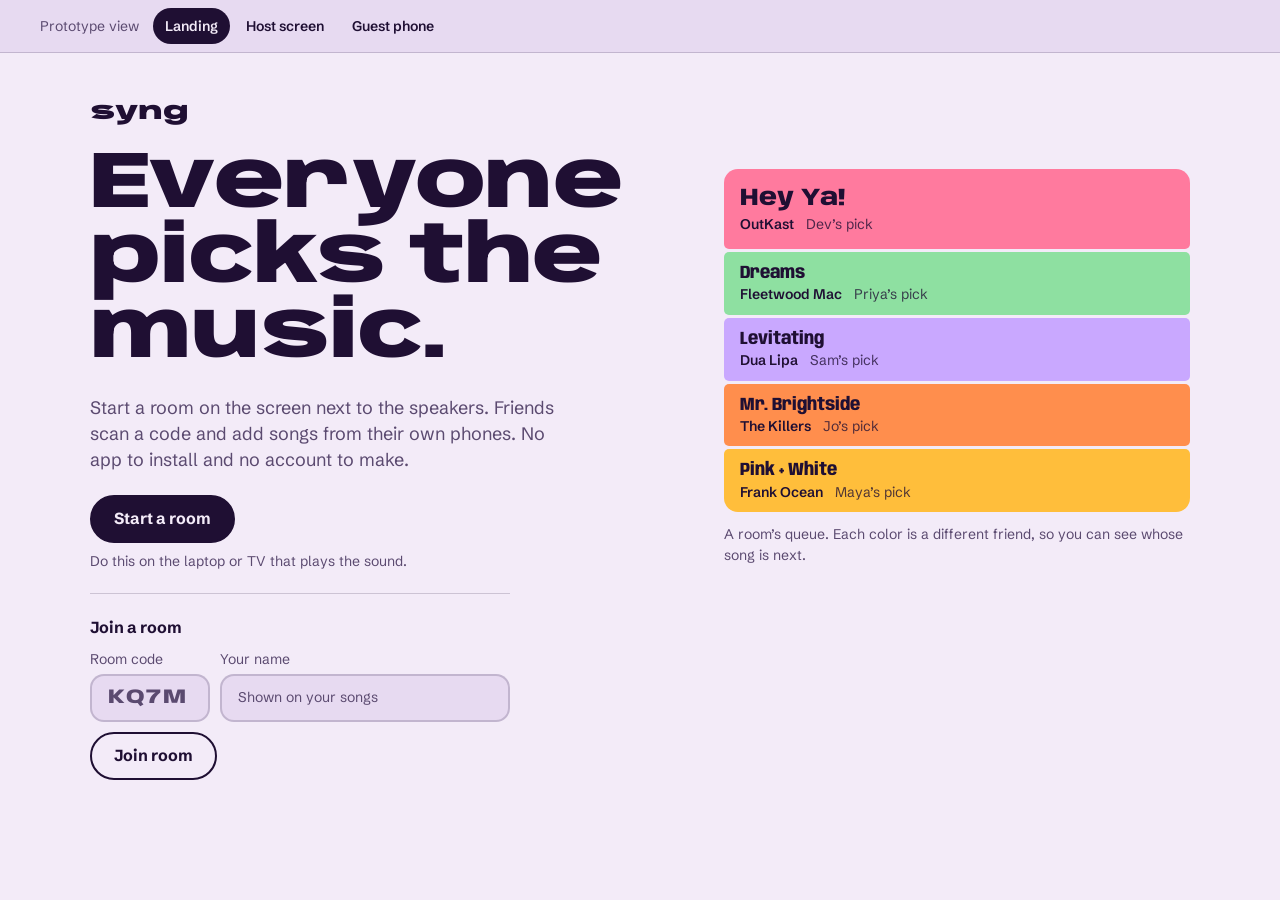
==== web/index.html @ f1a19b08 "Add UI prototype: landing, host and guest screens Static prototype on mock data with no backend or p" ====
<!doctype html>
<html lang="en">
<head>
<meta charset="utf-8">
<meta name="viewport" content="width=device-width, initial-scale=1, viewport-fit=cover">
<title>syng</title>
<link rel="preconnect" href="https://fonts.googleapis.com">
<link rel="preconnect" href="https://fonts.gstatic.com" crossorigin>
<link rel="stylesheet" href="https://fonts.googleapis.com/css2?family=Anybody:wdth,wght@50..150,100..900&family=Schibsted+Grotesk:wght@400..900&display=swap">
<link rel="stylesheet" href="styles.css">
</head>
<body>
<!-- app:start -->
<nav class="proto" aria-label="Prototype view">
  <span class="proto-label">Prototype view</span>
  <div class="proto-tabs">
    <button type="button" data-go="landing">Landing</button>
    <button type="button" data-go="host">Host screen</button>
    <button type="button" data-go="guest">Guest phone</button>
  </div>
</nav>

<div id="app"></div>

<dialog id="sheet" class="sheet" aria-labelledby="sheet-title">
  <form class="sheet-head" id="search-form" role="search">
    <h2 id="sheet-title">Add a song</h2>
    <button type="button" class="btn btn-quiet" id="sheet-close">Close</button>
    <label class="visually-hidden" for="search-input">Search by song or artist</label>
    <input id="search-input" type="search" inputmode="search" autocomplete="off"
           placeholder="Search by song or artist">
  </form>
  <ul class="results" id="results"></ul>
</dialog>

<div id="toast" class="toast" role="status" aria-live="polite" hidden></div>
<!-- app:end -->
<script src="vendor/qrcode.js"></script>
<script src="app.js"></script>
</body>
</html>
---- web/styles.css ----
/* syng. Layout: one loud object (the queue, a stack of solid bands, one color
   per person) on a quiet plum ground. Left aligned throughout. */

:root {
  /* ground */
  --curtain: #F3EBF8;
  --velvet: #E7DAF1;
  --chalk: #1F0F33;
  --chalk-dim: #5B4A70;
  --line: rgba(31, 15, 51, .18);
  /* constants, same in both themes */
  --ink: #1F0F33;
  --paper: #FFFFFF;
  /* voices: one per person in the room */
  --marigold: #FFBE3B;
  --flamingo: #FF7A9E;
  --pool: #5CC8F5;
  --pistachio: #8EE0A1;
  --lilac: #C9A8FF;
  --tangerine: #FF8E4D;
  /* type */
  --display: "Anybody", "Arial Narrow", "Helvetica Neue", Arial, sans-serif;
  --text: "Schibsted Grotesk", "Helvetica Neue", Helvetica, Arial, sans-serif;
  /* shape */
  --gutter: clamp(16px, 4vw, 40px);
  --r-lg: 20px;
  --r-md: 14px;
  --r-sm: 5px;
  color-scheme: light;
}
@media (prefers-color-scheme: dark) {
  :root:not([data-theme="light"]) {
    --curtain: #24123A;
    --velvet: #33194F;
    --chalk: #F7F0E8;
    --chalk-dim: #B7A9C2;
    --line: rgba(247, 240, 232, .18);
    --paper: #FBF6EF;
    color-scheme: dark;
  }
}
:root[data-theme="dark"] {
  --curtain: #24123A;
  --velvet: #33194F;
  --chalk: #F7F0E8;
  --chalk-dim: #B7A9C2;
  --line: rgba(247, 240, 232, .18);
  --paper: #FBF6EF;
  color-scheme: dark;
}

*, *::before, *::after { box-sizing: border-box; }
html { -webkit-text-size-adjust: 100%; }
body {
  margin: 0;
  background: var(--curtain);
  color: var(--chalk);
  font-family: var(--text);
  font-size: 1rem;
  line-height: 1.45;
}
h1, h2, h3, p, ul, ol { margin: 0; padding: 0; }
ul, ol { list-style: none; }
button, input { font: inherit; color: inherit; }
button { cursor: pointer; }
[hidden] { display: none !important; }
:focus-visible { outline: 3px solid var(--chalk); outline-offset: 3px; }
.visually-hidden {
  position: absolute; width: 1px; height: 1px; overflow: hidden;
  clip-path: inset(50%); white-space: nowrap;
}

[data-voice="marigold"] { --voice: var(--marigold); }
[data-voice="flamingo"] { --voice: var(--flamingo); }
[data-voice="pool"] { --voice: var(--pool); }
[data-voice="pistachio"] { --voice: var(--pistachio); }
[data-voice="lilac"] { --voice: var(--lilac); }
[data-voice="tangerine"] { --voice: var(--tangerine); }

/* ---------- shared pieces ---------- */

.wordmark {
  font-family: var(--display);
  font-stretch: 150%;
  font-weight: 900;
  font-size: 1.5rem;
  line-height: 1;
  letter-spacing: -.02em;
}

.btn {
  display: inline-flex; align-items: center; justify-content: center; gap: 8px;
  min-height: 48px; padding: 0 22px;
  border: 2px solid var(--chalk); border-radius: 999px;
  background: var(--chalk); color: var(--curtain);
  font-weight: 700;
}
.btn-outline { background: transparent; color: var(--chalk); }
.btn-quiet {
  min-height: 40px; padding: 0 14px;
  background: transparent; color: var(--chalk); border-color: transparent;
  text-decoration: underline; text-underline-offset: 3px;
}
.btn svg { width: 18px; height: 18px; flex: none; }

.field {
  width: 100%; min-height: 48px; padding: 0 16px;
  border: 2px solid var(--line); border-radius: var(--r-md);
  background: var(--velvet); color: var(--chalk);
}
.field::placeholder { color: var(--chalk-dim); opacity: 1; }
.field:focus-visible { outline-offset: 0; border-color: var(--chalk); }

.chip {
  display: inline-flex; align-items: center;
  padding: 3px 11px; border-radius: 999px;
  background: var(--voice); color: var(--ink);
  font-size: .875rem; font-weight: 700;
}

.section-head {
  display: flex; align-items: baseline; justify-content: space-between; gap: 12px;
}
.section-head h2 { font-size: 1rem; font-weight: 700; }
.section-head span { color: var(--chalk-dim); font-size: .875rem; }

/* ---------- the stack ---------- */

.stack { display: flex; flex-direction: column; gap: 3px; }
.band {
  display: grid; grid-template-columns: minmax(0, 1fr) auto; align-items: center;
  column-gap: 12px;
  padding: 11px 12px 11px 16px;
  background: var(--voice); color: var(--ink);
  border-radius: var(--r-sm);
}
.band:first-child { border-top-left-radius: var(--r-md); border-top-right-radius: var(--r-md); }
.band:last-child { border-bottom-left-radius: var(--r-md); border-bottom-right-radius: var(--r-md); }
.band-title {
  display: block;
  font-family: var(--display); font-stretch: 85%; font-weight: 750;
  font-size: 1.125rem; line-height: 1.15;
  overflow-wrap: anywhere;
}
.band-meta {
  display: flex; flex-wrap: wrap; column-gap: 12px;
  margin-top: 2px; font-size: .875rem; line-height: 1.3;
}
.band-artist { font-weight: 600; }
.band-by { opacity: .78; }
/* the next song up gets more room */
.stack-live .band:first-child { padding-block: 16px; }
.stack-live .band:first-child .band-title { font-stretch: 108%; font-size: 1.5rem; font-weight: 800; }

.bump, .remove {
  display: inline-flex; align-items: center; justify-content: center; gap: 4px;
  min-width: 56px; min-height: 44px; padding: 0 10px;
  border: 2px solid var(--ink); border-radius: 999px;
  background: transparent; color: var(--ink);
  font-weight: 800; font-variant-numeric: tabular-nums;
}
.bump svg, .remove svg { width: 16px; height: 16px; flex: none; }
.bump[aria-pressed="true"] { background: var(--ink); color: var(--voice); }
.band :focus-visible { outline-color: var(--ink); }
.band-side { display: flex; align-items: center; gap: 8px; }
.bump-count { font-weight: 700; font-size: .875rem; font-variant-numeric: tabular-nums; white-space: nowrap; }
.remove { min-width: 44px; padding: 0; }

.band.is-new { animation: band-in .42s cubic-bezier(.2, .9, .25, 1.15) both; }
@keyframes band-in {
  from { opacity: 0; transform: translateY(18px) scaleY(.6); }
  to { opacity: 1; transform: none; }
}

.empty {
  padding: 22px 18px; border: 2px dashed var(--line); border-radius: var(--r-md);
  color: var(--chalk-dim);
}
.empty strong { display: block; color: var(--chalk); font-size: 1.0625rem; }

/* ---------- now playing ---------- */

.now {
  padding: 18px 18px 16px;
  background: var(--voice); color: var(--ink);
  border-radius: var(--r-lg);
}
.now-state { font-size: .875rem; font-weight: 700; }
.now-title {
  margin-top: 6px;
  font-family: var(--display); font-stretch: 135%; font-weight: 850;
  font-size: clamp(1.75rem, 8.4vw, 2.75rem); line-height: .98; letter-spacing: -.015em;
  text-wrap: balance; overflow-wrap: anywhere;
}
.now-meta {
  display: flex; flex-wrap: wrap; justify-content: space-between; gap: 2px 16px;
  margin-top: 10px; font-size: 1rem;
}
.now-meta b { font-weight: 700; }
.now-meta span { opacity: .78; }
.progress {
  display: grid; grid-template-columns: minmax(0, 1fr) auto; align-items: center; gap: 12px;
  margin-top: 14px;
}
.progress-track { height: 6px; border-radius: 999px; background: rgba(31, 15, 51, .22); overflow: hidden; }
.progress-fill { height: 100%; width: 0; border-radius: inherit; background: var(--ink); }
.progress-time { font-size: .875rem; font-weight: 600; font-variant-numeric: tabular-nums; }

/* ---------- prototype switcher (remove before launch) ---------- */

.proto {
  display: flex; flex-wrap: wrap; align-items: center; gap: 8px 14px;
  padding: 8px var(--gutter);
  background: var(--velvet); border-bottom: 1px solid var(--line);
  font-size: .875rem;
}
.proto-label { color: var(--chalk-dim); }
.proto-tabs { display: flex; flex-wrap: wrap; gap: 4px; }
.proto-tabs button {
  min-height: 36px; padding: 0 12px; border: 0; border-radius: 999px;
  background: transparent; font-weight: 600;
}
.proto-tabs button[aria-current="page"] { background: var(--chalk); color: var(--curtain); }

/* ---------- landing ---------- */

.landing {
  display: grid; gap: 40px;
  padding: 28px var(--gutter) 56px;
  max-width: 1180px; margin-inline: auto;
}
.landing-copy { display: flex; flex-direction: column; gap: 22px; min-width: 0; }
.landing h1 {
  font-family: var(--display); font-stretch: 125%; font-weight: 850;
  font-size: clamp(2.5rem, 9.5vw, 5rem); line-height: .94; letter-spacing: -.02em;
  text-wrap: balance;
}
.landing-lede { max-width: 44ch; font-size: 1.125rem; color: var(--chalk-dim); }
.start { display: flex; flex-direction: column; align-items: flex-start; gap: 8px; }
.start small { color: var(--chalk-dim); font-size: .875rem; }
.join {
  display: grid; gap: 10px; max-width: 420px;
  padding-top: 22px; border-top: 1px solid var(--line);
}
.join h2 { font-size: 1rem; font-weight: 700; }
.join-row { display: grid; grid-template-columns: 7.5rem minmax(0, 1fr); gap: 10px; }
.join label { display: grid; gap: 4px; font-size: .875rem; color: var(--chalk-dim); }
#join-code {
  font-family: var(--display); font-stretch: 125%; font-weight: 800; font-size: 1.25rem;
  letter-spacing: .08em; text-transform: uppercase;
}
.join .btn { justify-self: start; }
.join-error { color: var(--chalk); font-weight: 600; font-size: .875rem; }

.demo { min-width: 0; margin: 0; }
.demo figcaption { margin-top: 12px; color: var(--chalk-dim); font-size: .875rem; }
.demo .band { animation: band-in .5s cubic-bezier(.2, .9, .25, 1.15) both; animation-delay: calc(var(--i) * 90ms + 150ms); }

@media (min-width: 880px) {
  .landing { grid-template-columns: minmax(0, 1.1fr) minmax(0, .9fr); align-items: start; gap: 64px; padding-top: 48px; }
  .demo { margin-top: 68px; }
}

/* ---------- guest ---------- */

.guest {
  display: flex; flex-direction: column; gap: 22px;
  max-width: 560px; margin-inline: auto;
  padding: 16px var(--gutter) 112px;
}
.guest-head { display: flex; align-items: center; justify-content: space-between; gap: 12px; }
.guest-room { display: flex; align-items: center; gap: 10px; }
.room-code {
  font-family: var(--display); font-stretch: 125%; font-weight: 800; letter-spacing: .06em;
}
.roster { display: flex; flex-wrap: wrap; gap: 6px; }
.roster-wrap { display: grid; gap: 8px; }
.roster-wrap p { color: var(--chalk-dim); font-size: .875rem; }
.block { display: grid; gap: 10px; }

.addbar {
  position: fixed; left: 0; right: 0; bottom: 0;
  padding: 12px var(--gutter) calc(12px + env(safe-area-inset-bottom, 0px));
  background: var(--curtain); border-top: 1px solid var(--line);
}
.addbar-btn {
  display: flex; align-items: center; gap: 10px;
  width: 100%; max-width: 528px; margin-inline: auto; min-height: 54px; padding: 0 20px;
  border: 0; border-radius: 999px;
  background: var(--chalk); color: var(--curtain);
  font-size: 1.0625rem; font-weight: 700; text-align: left;
}
.addbar-btn svg { width: 20px; height: 20px; flex: none; }

/* ---------- add-a-song sheet ---------- */

.sheet {
  width: 100%; max-width: 560px; height: 100%; max-height: 100%;
  margin: 0 auto; padding: 0; border: 0;
  background: var(--curtain); color: var(--chalk);
}
.sheet[open] { display: flex; flex-direction: column; }
.sheet::backdrop { background: rgba(20, 8, 34, .6); }
.sheet-head {
  display: grid; grid-template-columns: minmax(0, 1fr) auto; align-items: center; gap: 10px;
  padding: calc(14px + env(safe-area-inset-top, 0px)) 16px 14px;
  border-bottom: 1px solid var(--line);
}
.sheet-head h2 { font-size: 1.125rem; font-weight: 700; }
.sheet-head input {
  grid-column: 1 / -1;
  width: 100%; min-height: 52px; padding: 0 18px;
  border: 2px solid var(--line); border-radius: 999px;
  background: var(--velvet); color: var(--chalk); font-size: 1.0625rem;
}
.sheet-head input::placeholder { color: var(--chalk-dim); opacity: 1; }
.sheet-head input:focus-visible { outline-offset: 0; border-color: var(--chalk); }
.results { flex: 1; overflow-y: auto; padding: 6px 16px calc(24px + env(safe-area-inset-bottom, 0px)); }
.result {
  display: grid; grid-template-columns: minmax(0, 1fr) auto; align-items: center; gap: 12px;
  padding: 12px 0; border-bottom: 1px solid var(--line);
}
.result-title { display: block; font-family: var(--display); font-stretch: 95%; font-weight: 700; font-size: 1.0625rem; line-height: 1.2; overflow-wrap: anywhere; }
.result-artist { display: block; color: var(--chalk-dim); font-size: .875rem; }
.result .btn { min-height: 44px; min-width: 84px; padding: 0 16px; }
.result .btn[disabled] { background: transparent; color: var(--chalk-dim); border-color: var(--line); cursor: default; }
.results-note { padding: 22px 0; color: var(--chalk-dim); }
.results-note strong { display: block; color: var(--chalk); }
@media (min-width: 640px) {
  .sheet { height: min(720px, 86%); margin: auto; border-radius: var(--r-lg); }
}

/* ---------- host ---------- */

.host {
  display: grid; gap: 28px;
  padding: 20px var(--gutter) 40px;
  max-width: 1500px; margin-inline: auto;
}
.host-main, .host-side { display: flex; flex-direction: column; gap: 16px; min-width: 0; }
.host-top { display: flex; align-items: center; justify-content: space-between; gap: 12px; }
.video {
  display: grid; place-items: center;
  aspect-ratio: 16 / 9; width: 100%; max-width: 100%;
  /* leave room for the title block and controls so the host screen fits one TV */
  max-height: max(200px, calc(100vh - 470px));
  border-radius: var(--r-lg);
  background:
    repeating-linear-gradient(135deg, transparent 0 22px, var(--line) 22px 23px),
    var(--velvet);
  color: var(--chalk-dim); text-align: center; padding: 16px;
}
.video p { max-width: 30ch; }
.video strong { display: block; color: var(--chalk); }
.host .now { padding: clamp(18px, 2.4vw, 32px); }
.host .now-title { font-size: clamp(2rem, 5.2vw, 5.25rem); }
.host .now-meta { font-size: clamp(1rem, 1.5vw, 1.375rem); }
.controls { display: flex; flex-wrap: wrap; gap: 10px; }

.joincard {
  display: grid; grid-template-columns: auto minmax(0, 1fr); align-items: center; gap: 18px;
  padding: 16px; border-radius: var(--r-lg);
  background: var(--paper); color: var(--ink);
}
.qr { width: 116px; height: 116px; }
.qr svg { display: block; width: 100%; height: 100%; }
.joincard h2 { font-size: 1.125rem; font-weight: 700; line-height: 1.2; }
.joincard p { font-size: .875rem; margin-top: 6px; }
.joincard .room-code { display: block; font-size: clamp(2rem, 3.4vw, 2.75rem); line-height: 1; margin-top: 2px; }

@media (min-width: 980px) {
  .host { grid-template-columns: minmax(0, 1fr) minmax(320px, 400px); gap: 32px; align-items: start; }
}

/* ---------- toast ---------- */

.toast {
  position: fixed; left: 50%; bottom: calc(92px + env(safe-area-inset-bottom, 0px));
  transform: translateX(-50%);
  max-width: calc(100% - 32px); padding: 12px 18px; border-radius: 999px;
  background: var(--chalk); color: var(--curtain); font-weight: 700;
  white-space: nowrap; overflow: hidden; text-overflow: ellipsis;
  z-index: 10;
}
dialog[open] ~ .toast { bottom: calc(24px + env(safe-area-inset-bottom, 0px)); }

@media (prefers-reduced-motion: reduce) {
  *, *::before, *::after { animation: none !important; transition: none !important; }
}
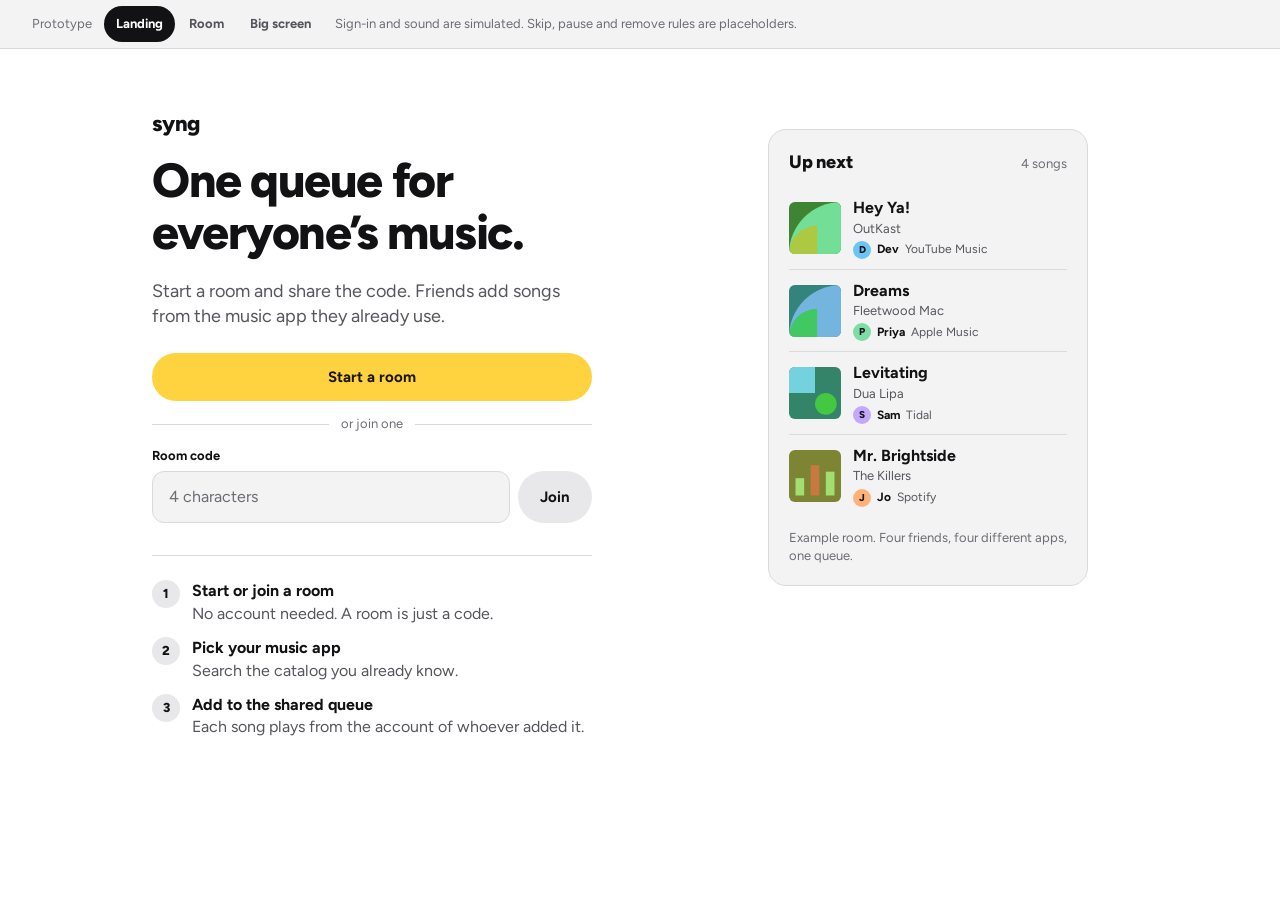
==== commit 533806e4: "Redesign around the multi-service queue; add Impeccable skill Rebuild landing, join flow, room and b" ====
--- a/web/index.html
+++ b/web/index.html
@@ -6,31 +6,53 @@
 <title>syng</title>
 <link rel="preconnect" href="https://fonts.googleapis.com">
 <link rel="preconnect" href="https://fonts.gstatic.com" crossorigin>
-<link rel="stylesheet" href="https://fonts.googleapis.com/css2?family=Anybody:wdth,wght@50..150,100..900&family=Schibsted+Grotesk:wght@400..900&display=swap">
+<link rel="stylesheet" href="https://fonts.googleapis.com/css2?family=Figtree:wght@400..800&display=swap">
 <link rel="stylesheet" href="styles.css">
 </head>
 <body>
 <!-- app:start -->
 <nav class="proto" aria-label="Prototype view">
-  <span class="proto-label">Prototype view</span>
+  <span class="proto-label">Prototype</span>
   <div class="proto-tabs">
-    <button type="button" data-go="landing">Landing</button>
-    <button type="button" data-go="host">Host screen</button>
-    <button type="button" data-go="guest">Guest phone</button>
+    <button type="button" data-proto="landing">Landing</button>
+    <button type="button" data-proto="room">Room</button>
+    <button type="button" data-proto="tv">Big screen</button>
   </div>
+  <span class="proto-note">Sign-in and sound are simulated. Skip, pause and remove rules are placeholders.</span>
 </nav>
 
 <div id="app"></div>
 
-<dialog id="sheet" class="sheet" aria-labelledby="sheet-title">
+<dialog id="search-sheet" class="sheet sheet-tall" aria-labelledby="search-title">
   <form class="sheet-head" id="search-form" role="search">
-    <h2 id="sheet-title">Add a song</h2>
-    <button type="button" class="btn btn-quiet" id="sheet-close">Close</button>
-    <label class="visually-hidden" for="search-input">Search by song or artist</label>
-    <input id="search-input" type="search" inputmode="search" autocomplete="off"
-           placeholder="Search by song or artist">
+    <h2 id="search-title">Add a song</h2>
+    <button type="button" class="btn btn-ghost" data-close>Done</button>
+    <div class="searchbox">
+      <span class="searchbox-icon" data-icon="search"></span>
+      <label class="visually-hidden" for="search-input">Search songs or artists</label>
+      <input id="search-input" type="search" inputmode="search" enterkeyhint="search" autocomplete="off"
+             spellcheck="false" placeholder="Songs or artists">
+    </div>
+    <div class="chips" id="scope-chips" role="group" aria-label="Where to search"></div>
   </form>
-  <ul class="results" id="results"></ul>
+  <p class="sheet-note" id="search-note"></p>
+  <ul class="list results" id="results" aria-live="polite"></ul>
+</dialog>
+
+<dialog id="people-sheet" class="sheet" aria-labelledby="people-title">
+  <div class="sheet-head sheet-head-plain">
+    <h2 id="people-title">Room</h2>
+    <button type="button" class="btn btn-ghost" data-close>Done</button>
+  </div>
+  <div class="sheet-body" id="people-body"></div>
+</dialog>
+
+<dialog id="service-sheet" class="sheet" aria-labelledby="service-title">
+  <div class="sheet-head sheet-head-plain">
+    <h2 id="service-title">Your music app</h2>
+    <button type="button" class="btn btn-ghost" data-close>Cancel</button>
+  </div>
+  <div class="sheet-body" id="service-body"></div>
 </dialog>
 
 <div id="toast" class="toast" role="status" aria-live="polite" hidden></div>
--- a/web/styles.css
+++ b/web/styles.css
@@ -1,388 +1,536 @@
-/* syng. Layout: one loud object (the queue, a stack of solid bands, one color
-   per person) on a quiet plum ground. Left aligned throughout. */
+/* syng. A shared queue in the visual language of mainstream streaming apps:
+   neutral ground, two raised layers, one yellow accent used only as a fill,
+   list rows, pill buttons, filter chips. Phone first; two columns on desktop. */
 
 :root {
-  /* ground */
-  --curtain: #F3EBF8;
-  --velvet: #E7DAF1;
-  --chalk: #1F0F33;
-  --chalk-dim: #5B4A70;
-  --line: rgba(31, 15, 51, .18);
-  /* constants, same in both themes */
-  --ink: #1F0F33;
-  --paper: #FFFFFF;
-  /* voices: one per person in the room */
-  --marigold: #FFBE3B;
-  --flamingo: #FF7A9E;
-  --pool: #5CC8F5;
-  --pistachio: #8EE0A1;
-  --lilac: #C9A8FF;
-  --tangerine: #FF8E4D;
+  /* ground and layers (light) */
+  --bg: #FFFFFF;
+  --layer-1: #F3F3F4;
+  --layer-2: #E8E8EA;
+  --line: #DADADD;
+  --text: #121214;
+  --text-2: #55555C;
+  --text-3: #6C6C74;
+  /* accent: a fill, always under dark text */
+  --accent: #FFD23F;
+  --accent-press: #F2C22B;
+  --on-accent: #1A1606;
+  /* feedback */
+  --danger: #B3261E;
+  --scrim: rgba(18, 18, 22, .45);
+  --shadow: 0 10px 30px rgba(18, 18, 22, .16);
+  --paper: #FFFFFF; /* behind QR codes, in both themes */
+  /* person colors: avatar fills, always under dark initials */
+  --p-coral: #FF8A7A;
+  --p-sky: #6CC4F5;
+  --p-mint: #7FDCA4;
+  --p-lilac: #C4A7FF;
+  --p-peach: #FFB37A;
+  --p-pink: #FF8FC0;
+  --p-teal: #5FD4CF;
+  --on-person: #17171C;
   /* type */
-  --display: "Anybody", "Arial Narrow", "Helvetica Neue", Arial, sans-serif;
-  --text: "Schibsted Grotesk", "Helvetica Neue", Helvetica, Arial, sans-serif;
-  /* shape */
-  --gutter: clamp(16px, 4vw, 40px);
-  --r-lg: 20px;
-  --r-md: 14px;
-  --r-sm: 5px;
+  --font: "Figtree", ui-sans-serif, system-ui, -apple-system, "Segoe UI", Roboto, "Helvetica Neue", Arial, sans-serif;
+  --t-xs: .75rem;
+  --t-sm: .8125rem;
+  --t-md: .9375rem;
+  --t-base: 1rem;
+  --t-lg: 1.125rem;
+  --t-xl: 1.375rem;
+  --t-2xl: 1.75rem;
+  --t-3xl: 2.25rem;
+  /* shape and space */
+  --gutter: 16px;
+  --r-sm: 6px;
+  --r-md: 12px;
+  --r-lg: 18px;
+  --ease: cubic-bezier(.2, .8, .2, 1);
   color-scheme: light;
 }
 @media (prefers-color-scheme: dark) {
   :root:not([data-theme="light"]) {
-    --curtain: #24123A;
-    --velvet: #33194F;
-    --chalk: #F7F0E8;
-    --chalk-dim: #B7A9C2;
-    --line: rgba(247, 240, 232, .18);
-    --paper: #FBF6EF;
+    --bg: #101011;
+    --layer-1: #1A1A1C;
+    --layer-2: #262628;
+    --line: #333336;
+    --text: #F4F4F5;
+    --text-2: #B3B3B8;
+    --text-3: #8F8F96;
+    --danger: #FF8A80;
+    --scrim: rgba(0, 0, 0, .6);
+    --shadow: 0 12px 34px rgba(0, 0, 0, .5);
     color-scheme: dark;
   }
 }
-:root[data-theme="dark"] {
-  --curtain: #24123A;
-  --velvet: #33194F;
-  --chalk: #F7F0E8;
-  --chalk-dim: #B7A9C2;
-  --line: rgba(247, 240, 232, .18);
-  --paper: #FBF6EF;
+:root[data-theme="dark"], .force-dark {
+  --bg: #101011;
+  --layer-1: #1A1A1C;
+  --layer-2: #262628;
+  --line: #333336;
+  --text: #F4F4F5;
+  --text-2: #B3B3B8;
+  --text-3: #8F8F96;
+  --danger: #FF8A80;
+  --scrim: rgba(0, 0, 0, .6);
+  --shadow: 0 12px 34px rgba(0, 0, 0, .5);
   color-scheme: dark;
 }
 
 *, *::before, *::after { box-sizing: border-box; }
-html { -webkit-text-size-adjust: 100%; }
+html { -webkit-text-size-adjust: 100%; scrollbar-color: var(--line) transparent; }
 body {
   margin: 0;
-  background: var(--curtain);
-  color: var(--chalk);
-  font-family: var(--text);
-  font-size: 1rem;
-  line-height: 1.45;
-}
-h1, h2, h3, p, ul, ol { margin: 0; padding: 0; }
+  background: var(--bg);
+  color: var(--text);
+  font-family: var(--font);
+  font-size: var(--t-base);
+  line-height: 1.4;
+  -webkit-font-smoothing: antialiased;
+  caret-color: var(--text);
+}
+::selection { background: var(--accent); color: var(--on-accent); }
+h1, h2, h3, p, ul, ol, fieldset, legend { margin: 0; padding: 0; border: 0; }
 ul, ol { list-style: none; }
 button, input { font: inherit; color: inherit; }
-button { cursor: pointer; }
+button { cursor: pointer; -webkit-tap-highlight-color: transparent; }
+button:disabled { cursor: default; }
+svg { display: block; }
 [hidden] { display: none !important; }
-:focus-visible { outline: 3px solid var(--chalk); outline-offset: 3px; }
+:focus-visible { outline: 2px solid var(--text); outline-offset: 2px; }
 .visually-hidden {
   position: absolute; width: 1px; height: 1px; overflow: hidden;
   clip-path: inset(50%); white-space: nowrap;
 }
-
-[data-voice="marigold"] { --voice: var(--marigold); }
-[data-voice="flamingo"] { --voice: var(--flamingo); }
-[data-voice="pool"] { --voice: var(--pool); }
-[data-voice="pistachio"] { --voice: var(--pistachio); }
-[data-voice="lilac"] { --voice: var(--lilac); }
-[data-voice="tangerine"] { --voice: var(--tangerine); }
-
-/* ---------- shared pieces ---------- */
-
-.wordmark {
-  font-family: var(--display);
-  font-stretch: 150%;
-  font-weight: 900;
-  font-size: 1.5rem;
-  line-height: 1;
-  letter-spacing: -.02em;
-}
+.num { font-variant-numeric: tabular-nums; }
+
+[data-person="coral"] { --person: var(--p-coral); }
+[data-person="sky"] { --person: var(--p-sky); }
+[data-person="mint"] { --person: var(--p-mint); }
+[data-person="lilac"] { --person: var(--p-lilac); }
+[data-person="peach"] { --person: var(--p-peach); }
+[data-person="pink"] { --person: var(--p-pink); }
+[data-person="teal"] { --person: var(--p-teal); }
+
+/* ---------- atoms ---------- */
+
+.wordmark { font-size: var(--t-xl); font-weight: 800; letter-spacing: -.03em; line-height: 1; }
 
 .btn {
   display: inline-flex; align-items: center; justify-content: center; gap: 8px;
   min-height: 48px; padding: 0 22px;
-  border: 2px solid var(--chalk); border-radius: 999px;
-  background: var(--chalk); color: var(--curtain);
-  font-weight: 700;
-}
-.btn-outline { background: transparent; color: var(--chalk); }
-.btn-quiet {
-  min-height: 40px; padding: 0 14px;
-  background: transparent; color: var(--chalk); border-color: transparent;
-  text-decoration: underline; text-underline-offset: 3px;
-}
-.btn svg { width: 18px; height: 18px; flex: none; }
-
+  border: 0; border-radius: 999px;
+  background: var(--layer-2); color: var(--text);
+  font-size: var(--t-md); font-weight: 700; white-space: nowrap;
+  transition: background-color .15s var(--ease), transform .1s var(--ease);
+}
+.btn:hover:not(:disabled) { background: var(--line); }
+.btn:active:not(:disabled) { transform: scale(.97); }
+.btn:disabled { color: var(--text-3); }
+.btn-primary { background: var(--accent); color: var(--on-accent); }
+.btn-primary:hover:not(:disabled) { background: var(--accent-press); }
+.btn-primary:disabled { background: var(--layer-2); color: var(--text-3); }
+.btn-ghost { min-height: 44px; padding: 0 12px; background: transparent; }
+.btn-ghost:hover:not(:disabled) { background: var(--layer-2); }
+.btn-sm { min-height: 40px; padding: 0 16px; font-size: var(--t-sm); }
+.btn-block { width: 100%; }
+.btn svg, .icon { width: 20px; height: 20px; flex: none; }
+.btn.is-busy { color: var(--text-3); }
+
+.iconbtn {
+  display: inline-grid; place-items: center; width: 44px; height: 44px; flex: none;
+  border: 0; border-radius: 999px; background: transparent; color: var(--text-2);
+  transition: background-color .15s var(--ease);
+}
+.iconbtn:hover { background: var(--layer-2); color: var(--text); }
+.iconbtn svg { width: 20px; height: 20px; }
+
+.field-label { display: block; margin-bottom: 6px; font-size: var(--t-sm); font-weight: 700; }
 .field {
-  width: 100%; min-height: 48px; padding: 0 16px;
-  border: 2px solid var(--line); border-radius: var(--r-md);
-  background: var(--velvet); color: var(--chalk);
-}
-.field::placeholder { color: var(--chalk-dim); opacity: 1; }
-.field:focus-visible { outline-offset: 0; border-color: var(--chalk); }
-
-.chip {
-  display: inline-flex; align-items: center;
-  padding: 3px 11px; border-radius: 999px;
-  background: var(--voice); color: var(--ink);
-  font-size: .875rem; font-weight: 700;
-}
-
-.section-head {
-  display: flex; align-items: baseline; justify-content: space-between; gap: 12px;
-}
-.section-head h2 { font-size: 1rem; font-weight: 700; }
-.section-head span { color: var(--chalk-dim); font-size: .875rem; }
-
-/* ---------- the stack ---------- */
-
-.stack { display: flex; flex-direction: column; gap: 3px; }
-.band {
-  display: grid; grid-template-columns: minmax(0, 1fr) auto; align-items: center;
-  column-gap: 12px;
-  padding: 11px 12px 11px 16px;
-  background: var(--voice); color: var(--ink);
-  border-radius: var(--r-sm);
-}
-.band:first-child { border-top-left-radius: var(--r-md); border-top-right-radius: var(--r-md); }
-.band:last-child { border-bottom-left-radius: var(--r-md); border-bottom-right-radius: var(--r-md); }
-.band-title {
-  display: block;
-  font-family: var(--display); font-stretch: 85%; font-weight: 750;
-  font-size: 1.125rem; line-height: 1.15;
-  overflow-wrap: anywhere;
-}
-.band-meta {
-  display: flex; flex-wrap: wrap; column-gap: 12px;
-  margin-top: 2px; font-size: .875rem; line-height: 1.3;
-}
-.band-artist { font-weight: 600; }
-.band-by { opacity: .78; }
-/* the next song up gets more room */
-.stack-live .band:first-child { padding-block: 16px; }
-.stack-live .band:first-child .band-title { font-stretch: 108%; font-size: 1.5rem; font-weight: 800; }
-
-.bump, .remove {
-  display: inline-flex; align-items: center; justify-content: center; gap: 4px;
-  min-width: 56px; min-height: 44px; padding: 0 10px;
-  border: 2px solid var(--ink); border-radius: 999px;
-  background: transparent; color: var(--ink);
-  font-weight: 800; font-variant-numeric: tabular-nums;
-}
-.bump svg, .remove svg { width: 16px; height: 16px; flex: none; }
-.bump[aria-pressed="true"] { background: var(--ink); color: var(--voice); }
-.band :focus-visible { outline-color: var(--ink); }
-.band-side { display: flex; align-items: center; gap: 8px; }
-.bump-count { font-weight: 700; font-size: .875rem; font-variant-numeric: tabular-nums; white-space: nowrap; }
-.remove { min-width: 44px; padding: 0; }
-
-.band.is-new { animation: band-in .42s cubic-bezier(.2, .9, .25, 1.15) both; }
-@keyframes band-in {
-  from { opacity: 0; transform: translateY(18px) scaleY(.6); }
-  to { opacity: 1; transform: none; }
-}
-
-.empty {
-  padding: 22px 18px; border: 2px dashed var(--line); border-radius: var(--r-md);
-  color: var(--chalk-dim);
-}
-.empty strong { display: block; color: var(--chalk); font-size: 1.0625rem; }
-
-/* ---------- now playing ---------- */
-
-.now {
-  padding: 18px 18px 16px;
-  background: var(--voice); color: var(--ink);
-  border-radius: var(--r-lg);
-}
-.now-state { font-size: .875rem; font-weight: 700; }
-.now-title {
-  margin-top: 6px;
-  font-family: var(--display); font-stretch: 135%; font-weight: 850;
-  font-size: clamp(1.75rem, 8.4vw, 2.75rem); line-height: .98; letter-spacing: -.015em;
-  text-wrap: balance; overflow-wrap: anywhere;
-}
-.now-meta {
-  display: flex; flex-wrap: wrap; justify-content: space-between; gap: 2px 16px;
-  margin-top: 10px; font-size: 1rem;
-}
-.now-meta b { font-weight: 700; }
-.now-meta span { opacity: .78; }
-.progress {
-  display: grid; grid-template-columns: minmax(0, 1fr) auto; align-items: center; gap: 12px;
-  margin-top: 14px;
-}
-.progress-track { height: 6px; border-radius: 999px; background: rgba(31, 15, 51, .22); overflow: hidden; }
-.progress-fill { height: 100%; width: 0; border-radius: inherit; background: var(--ink); }
-.progress-time { font-size: .875rem; font-weight: 600; font-variant-numeric: tabular-nums; }
+  width: 100%; min-height: 52px; padding: 0 16px;
+  border: 1px solid var(--line); border-radius: var(--r-md);
+  background: var(--layer-1); color: var(--text); font-size: var(--t-base);
+  transition: border-color .15s var(--ease);
+}
+.field::placeholder { color: var(--text-3); opacity: 1; }
+.field:focus-visible { outline: none; border-color: var(--text); box-shadow: 0 0 0 1px var(--text); }
+.field[aria-invalid="true"] { border-color: var(--danger); }
+.field-error { margin-top: 6px; color: var(--danger); font-size: var(--t-sm); font-weight: 600; }
+
+.avatar {
+  display: inline-grid; place-items: center; flex: none;
+  width: 28px; height: 28px; border-radius: 999px;
+  background: var(--person, var(--layer-2)); color: var(--on-person);
+  font-size: var(--t-xs); font-weight: 800; line-height: 1; text-transform: uppercase;
+}
+.avatar-sm { width: 18px; height: 18px; font-size: .625rem; }
+.avatar-lg { width: 40px; height: 40px; font-size: var(--t-md); }
+
+.cover { flex: none; width: 52px; height: 52px; border-radius: var(--r-sm); overflow: hidden; background: var(--layer-2); }
+.cover svg { width: 100%; height: 100%; }
+
+.tag {
+  display: inline-flex; align-items: center; padding: 2px 8px; border-radius: 999px;
+  background: var(--layer-2); color: var(--text-2); font-size: var(--t-xs); font-weight: 700;
+}
+
+.section-head { display: flex; align-items: baseline; justify-content: space-between; gap: 12px; }
+.section-head h2 { font-size: var(--t-lg); font-weight: 800; letter-spacing: -.01em; }
+.section-head > span { color: var(--text-3); font-size: var(--t-sm); }
+
+/* playing indicator: three bars that move while a song plays, rest when paused */
+.eq { display: inline-flex; align-items: flex-end; gap: 2px; width: 14px; height: 12px; margin-left: 8px; }
+.eq i { flex: 1; height: 30%; border-radius: 1px; background: var(--text-3); transform-origin: bottom; }
+.eq.is-on i { height: 100%; background: var(--text); animation: eq 0.9s ease-in-out infinite alternate; }
+.eq.is-on i:nth-child(2) { animation-duration: .6s; animation-delay: -.3s; }
+.eq.is-on i:nth-child(3) { animation-duration: .75s; animation-delay: -.5s; }
+@keyframes eq { from { transform: scaleY(.25); } to { transform: scaleY(1); } }
 
 /* ---------- prototype switcher (remove before launch) ---------- */
 
 .proto {
-  display: flex; flex-wrap: wrap; align-items: center; gap: 8px 14px;
-  padding: 8px var(--gutter);
-  background: var(--velvet); border-bottom: 1px solid var(--line);
-  font-size: .875rem;
-}
-.proto-label { color: var(--chalk-dim); }
-.proto-tabs { display: flex; flex-wrap: wrap; gap: 4px; }
+  display: flex; flex-wrap: wrap; align-items: center; gap: 4px 12px;
+  padding: 6px var(--gutter); background: var(--layer-1); border-bottom: 1px solid var(--line);
+  font-size: var(--t-sm);
+}
+.proto-label, .proto-note { color: var(--text-3); }
+@media (max-width: 599px) { .proto-note { flex-basis: 100%; font-size: var(--t-xs); padding-bottom: 2px; } }
+.proto-tabs { display: flex; gap: 2px; }
 .proto-tabs button {
   min-height: 36px; padding: 0 12px; border: 0; border-radius: 999px;
-  background: transparent; font-weight: 600;
-}
-.proto-tabs button[aria-current="page"] { background: var(--chalk); color: var(--curtain); }
+  background: transparent; color: var(--text-2); font-weight: 700;
+}
+.proto-tabs button[aria-current="page"] { background: var(--text); color: var(--bg); }
 
 /* ---------- landing ---------- */
 
 .landing {
-  display: grid; gap: 40px;
-  padding: 28px var(--gutter) 56px;
-  max-width: 1180px; margin-inline: auto;
-}
-.landing-copy { display: flex; flex-direction: column; gap: 22px; min-width: 0; }
-.landing h1 {
-  font-family: var(--display); font-stretch: 125%; font-weight: 850;
-  font-size: clamp(2.5rem, 9.5vw, 5rem); line-height: .94; letter-spacing: -.02em;
-  text-wrap: balance;
-}
-.landing-lede { max-width: 44ch; font-size: 1.125rem; color: var(--chalk-dim); }
-.start { display: flex; flex-direction: column; align-items: flex-start; gap: 8px; }
-.start small { color: var(--chalk-dim); font-size: .875rem; }
-.join {
-  display: grid; gap: 10px; max-width: 420px;
-  padding-top: 22px; border-top: 1px solid var(--line);
-}
-.join h2 { font-size: 1rem; font-weight: 700; }
-.join-row { display: grid; grid-template-columns: 7.5rem minmax(0, 1fr); gap: 10px; }
-.join label { display: grid; gap: 4px; font-size: .875rem; color: var(--chalk-dim); }
-#join-code {
-  font-family: var(--display); font-stretch: 125%; font-weight: 800; font-size: 1.25rem;
-  letter-spacing: .08em; text-transform: uppercase;
-}
-.join .btn { justify-self: start; }
-.join-error { color: var(--chalk); font-weight: 600; font-size: .875rem; }
-
-.demo { min-width: 0; margin: 0; }
-.demo figcaption { margin-top: 12px; color: var(--chalk-dim); font-size: .875rem; }
-.demo .band { animation: band-in .5s cubic-bezier(.2, .9, .25, 1.15) both; animation-delay: calc(var(--i) * 90ms + 150ms); }
-
-@media (min-width: 880px) {
-  .landing { grid-template-columns: minmax(0, 1.1fr) minmax(0, .9fr); align-items: start; gap: 64px; padding-top: 48px; }
-  .demo { margin-top: 68px; }
-}
-
-/* ---------- guest ---------- */
-
-.guest {
-  display: flex; flex-direction: column; gap: 22px;
-  max-width: 560px; margin-inline: auto;
-  padding: 16px var(--gutter) 112px;
-}
-.guest-head { display: flex; align-items: center; justify-content: space-between; gap: 12px; }
-.guest-room { display: flex; align-items: center; gap: 10px; }
-.room-code {
-  font-family: var(--display); font-stretch: 125%; font-weight: 800; letter-spacing: .06em;
-}
-.roster { display: flex; flex-wrap: wrap; gap: 6px; }
-.roster-wrap { display: grid; gap: 8px; }
-.roster-wrap p { color: var(--chalk-dim); font-size: .875rem; }
-.block { display: grid; gap: 10px; }
+  display: grid; gap: 40px; align-items: start;
+  max-width: 1040px; margin-inline: auto; padding: 28px var(--gutter) 56px;
+}
+.landing-main { display: flex; flex-direction: column; gap: 20px; max-width: 440px; min-width: 0; }
+.landing h1 { font-size: var(--t-3xl); font-weight: 800; line-height: 1.08; letter-spacing: -.03em; text-wrap: balance; }
+.landing-lede { color: var(--text-2); font-size: var(--t-lg); max-width: 36ch; }
+.landing-actions { display: grid; gap: 14px; margin-top: 4px; }
+.divider { display: flex; align-items: center; gap: 12px; color: var(--text-3); font-size: var(--t-sm); }
+.divider::before, .divider::after { content: ""; flex: 1; height: 1px; background: var(--line); }
+.join-row { display: grid; grid-template-columns: minmax(0, 1fr) auto; gap: 8px; }
+#join-code { font-weight: 700; letter-spacing: .14em; text-transform: uppercase; }
+#join-code::placeholder { letter-spacing: 0; font-weight: 400; text-transform: none; }
+.steps { display: grid; gap: 12px; margin-top: 12px; padding-top: 24px; border-top: 1px solid var(--line); counter-reset: step; }
+.steps li { display: grid; grid-template-columns: 28px minmax(0, 1fr); gap: 12px; align-items: start; color: var(--text-2); }
+.steps li::before {
+  counter-increment: step; content: counter(step);
+  display: grid; place-items: center; width: 28px; height: 28px; border-radius: 999px;
+  background: var(--layer-2); color: var(--text); font-size: var(--t-sm); font-weight: 800;
+}
+.steps b { display: block; color: var(--text); font-weight: 700; }
+
+.sample { display: none; }
+@media (min-width: 900px) {
+  .landing { grid-template-columns: minmax(0, 1fr) minmax(0, 400px); gap: 72px; padding-top: 64px; }
+  .landing h1 { font-size: 3rem; }
+  .sample {
+    display: grid; gap: 12px; padding: 20px; border-radius: var(--r-lg);
+    background: var(--layer-1); border: 1px solid var(--line);
+  }
+  .sample-caption { color: var(--text-3); font-size: var(--t-sm); }
+}
+
+/* ---------- setup (name + music app) ---------- */
+
+.setup { max-width: 480px; margin-inline: auto; padding: 12px var(--gutter) 48px; display: grid; gap: 24px; }
+.setup-top { display: flex; align-items: center; gap: 4px; margin-left: -10px; }
+.setup h1 { font-size: var(--t-2xl); font-weight: 800; letter-spacing: -.02em; line-height: 1.15; }
+.setup-sub { margin-top: 6px; color: var(--text-2); }
+.setup form { display: grid; gap: 24px; }
+.setup legend { margin-bottom: 4px; font-size: var(--t-sm); font-weight: 700; }
+.setup .legend-help { margin-bottom: 10px; color: var(--text-2); font-size: var(--t-sm); }
+
+.options { display: grid; border: 1px solid var(--line); border-radius: var(--r-md); overflow: hidden; background: var(--layer-1); }
+.option {
+  display: grid; grid-template-columns: minmax(0, 1fr) auto; align-items: center; gap: 12px;
+  min-height: 52px; padding: 0 16px; cursor: pointer; font-weight: 600;
+  transition: background-color .15s var(--ease);
+}
+.option + .option { border-top: 1px solid var(--line); }
+.option:hover { background: var(--layer-2); }
+.option input { position: absolute; opacity: 0; pointer-events: none; }
+.option-mark {
+  display: grid; place-items: center; width: 22px; height: 22px; border-radius: 999px;
+  border: 2px solid var(--text-3); color: transparent;
+}
+.option-mark svg { width: 14px; height: 14px; }
+.option:has(input:checked) { background: var(--layer-2); }
+.option:has(input:checked) .option-mark { background: var(--accent); border-color: var(--accent); color: var(--on-accent); }
+.option:has(input:focus-visible) { outline: 2px solid var(--text); outline-offset: -2px; }
+.option small { display: block; color: var(--text-3); font-size: var(--t-sm); font-weight: 400; }
+.setup-foot { display: grid; gap: 10px; }
+.setup-foot p { color: var(--text-3); font-size: var(--t-sm); }
+
+/* ---------- room ---------- */
+
+.room { max-width: 1120px; margin-inline: auto; padding: 0 var(--gutter) 116px; }
+.roombar {
+  position: sticky; top: env(safe-area-inset-top, 0px); z-index: 5;
+  display: flex; align-items: center; justify-content: space-between; gap: 12px;
+  margin-inline: calc(var(--gutter) * -1); padding: 10px var(--gutter);
+  background: var(--bg); border-bottom: 1px solid transparent;
+}
+.roombar.is-stuck { border-bottom-color: var(--line); }
+.roombar-id { min-width: 0; }
+.roombar-name { display: block; font-size: var(--t-lg); font-weight: 800; letter-spacing: -.01em; white-space: nowrap; overflow: hidden; text-overflow: ellipsis; }
+.roombar-code { display: block; color: var(--text-3); font-size: var(--t-sm); }
+.roombar-code b { color: var(--text-2); font-weight: 700; letter-spacing: .08em; }
+.roombar-actions { display: flex; align-items: center; gap: 8px; flex: none; }
+.people-btn {
+  display: inline-flex; align-items: center; gap: 8px; min-height: 44px; padding: 0 12px 0 8px;
+  border: 0; border-radius: 999px; background: var(--layer-1); color: var(--text);
+  font-size: var(--t-sm); font-weight: 700;
+  transition: background-color .15s var(--ease);
+}
+.people-btn:hover { background: var(--layer-2); }
+.stack { display: inline-flex; }
+.stack .avatar { box-shadow: 0 0 0 2px var(--layer-1); }
+.stack .avatar + .avatar { margin-left: -8px; }
+
+.room-grid { display: grid; gap: 28px; padding-top: 8px; }
+.room-col { display: grid; gap: 12px; align-content: start; min-width: 0; }
+
+
+.now { display: grid; gap: 14px; padding: 14px; border-radius: var(--r-lg); background: color-mix(in oklab, var(--tint, var(--layer-1)) 18%, var(--layer-1)); }
+.now-top { display: grid; grid-template-columns: auto minmax(0, 1fr); gap: 14px; align-items: center; }
+.now .cover { width: 72px; height: 72px; border-radius: var(--r-md); }
+.now-title { font-size: var(--t-xl); font-weight: 800; line-height: 1.15; letter-spacing: -.02em; overflow-wrap: anywhere; }
+.now-artist { margin-top: 2px; color: var(--text-2); }
+.now-pick { display: flex; align-items: center; gap: 8px; min-width: 0; }
+.now-pick-text { min-width: 0; font-size: var(--t-sm); line-height: 1.3; }
+.now-pick-text b { display: block; font-weight: 700; }
+.now-pick-text span { display: block; color: var(--text-2); }
+.progress { display: grid; gap: 6px; }
+.progress-track { height: 4px; border-radius: 999px; background: var(--layer-2); overflow: hidden; }
+.progress-fill { height: 100%; background: var(--text); transform-origin: left center; transform: scaleX(0); transition: transform 1s linear; }
+.progress-times { display: flex; justify-content: space-between; color: var(--text-3); font-size: var(--t-xs); }
+.now .progress-times { color: var(--text-2); }
+.now .progress-track { background: color-mix(in oklab, var(--text) 16%, transparent); }
+.now-actions { display: flex; flex-wrap: wrap; gap: 8px; }
+.now-actions .btn { background: color-mix(in oklab, var(--text) 12%, transparent); }
+.now-actions .btn:hover:not(:disabled) { background: color-mix(in oklab, var(--text) 20%, transparent); }
+
+.empty { display: grid; gap: 4px; justify-items: start; padding: 20px 16px; border-radius: var(--r-lg); background: var(--layer-1); color: var(--text-2); }
+.empty b { color: var(--text); font-size: var(--t-lg); font-weight: 800; }
+.empty .btn { margin-top: 10px; }
+
+.list { display: grid; }
+.row {
+  display: grid; grid-template-columns: auto minmax(0, 1fr) auto; align-items: center; gap: 12px;
+  padding: 10px 0; border-bottom: 1px solid var(--line);
+}
+.row:last-child { border-bottom: 0; }
+.row-main { min-width: 0; }
+.row-title { display: block; font-weight: 700; white-space: nowrap; overflow: hidden; text-overflow: ellipsis; }
+.row-artist { display: block; color: var(--text-2); font-size: var(--t-sm); white-space: nowrap; overflow: hidden; text-overflow: ellipsis; }
+.row-pick { display: flex; align-items: center; gap: 6px; margin-top: 3px; color: var(--text-2); font-size: var(--t-xs); min-width: 0; }
+.row-pick b { color: var(--text); font-weight: 700; }
+.row-pick span { white-space: nowrap; overflow: hidden; text-overflow: ellipsis; }
+.row-side { display: flex; align-items: center; gap: 2px; }
+.row.is-new { animation: row-in .28s var(--ease); }
+@keyframes row-in { from { opacity: 0; transform: translateY(8px); } }
+
+.bump {
+  display: inline-flex; align-items: center; justify-content: center; gap: 4px;
+  min-width: 58px; height: 44px; padding: 0 12px;
+  border: 0; border-radius: 999px; background: var(--layer-1); color: var(--text);
+  font-size: var(--t-sm); font-weight: 800;
+  transition: background-color .15s var(--ease), transform .1s var(--ease);
+}
+.bump svg { width: 16px; height: 16px; }
+.bump:hover { background: var(--layer-2); }
+.bump:active { transform: scale(.94); }
+.bump[aria-pressed="true"] { background: var(--accent); color: var(--on-accent); }
 
 .addbar {
-  position: fixed; left: 0; right: 0; bottom: 0;
-  padding: 12px var(--gutter) calc(12px + env(safe-area-inset-bottom, 0px));
-  background: var(--curtain); border-top: 1px solid var(--line);
+  position: fixed; left: 0; right: 0; bottom: 0; z-index: 6;
+  padding: 10px var(--gutter) calc(10px + env(safe-area-inset-bottom, 0px));
+  background: var(--bg); border-top: 1px solid var(--line);
 }
 .addbar-btn {
-  display: flex; align-items: center; gap: 10px;
-  width: 100%; max-width: 528px; margin-inline: auto; min-height: 54px; padding: 0 20px;
-  border: 0; border-radius: 999px;
-  background: var(--chalk); color: var(--curtain);
-  font-size: 1.0625rem; font-weight: 700; text-align: left;
-}
+  display: flex; align-items: center; gap: 10px; width: 100%; max-width: 560px; margin-inline: auto;
+  min-height: 52px; padding: 0 20px; border: 0; border-radius: 999px;
+  background: var(--accent); color: var(--on-accent);
+  font-size: var(--t-base); font-weight: 800; text-align: left;
+  transition: background-color .15s var(--ease), transform .1s var(--ease);
+}
+.addbar-btn:hover { background: var(--accent-press); }
+.addbar-btn:active { transform: scale(.985); }
 .addbar-btn svg { width: 20px; height: 20px; flex: none; }
-
-/* ---------- add-a-song sheet ---------- */
+.addbar-btn span { min-width: 0; white-space: nowrap; overflow: hidden; text-overflow: ellipsis; }
+
+@media (min-width: 900px) {
+  :root { --gutter: 32px; }
+  .room { padding-bottom: 48px; }
+  .room-grid { grid-template-columns: minmax(0, 420px) minmax(0, 1fr); gap: 48px; padding-top: 16px; }
+  .room-col-now { position: sticky; top: calc(84px + env(safe-area-inset-top, 0px)); }
+  .now { padding: 20px; gap: 20px; }
+  .now-top { grid-template-columns: minmax(0, 1fr); }
+  .now .cover { width: 100%; height: auto; aspect-ratio: 1; max-width: 100%; border-radius: var(--r-lg); }
+  .now-title { font-size: var(--t-2xl); }
+  .addbar { position: static; padding: 0; border: 0; background: transparent; z-index: auto; }
+  .addbar-btn { max-width: none; }
+}
+
+/* ---------- sheets ---------- */
 
 .sheet {
-  width: 100%; max-width: 560px; height: 100%; max-height: 100%;
-  margin: 0 auto; padding: 0; border: 0;
-  background: var(--curtain); color: var(--chalk);
-}
-.sheet[open] { display: flex; flex-direction: column; }
-.sheet::backdrop { background: rgba(20, 8, 34, .6); }
+  width: 100%; max-width: 560px; max-height: 100%; margin: auto auto 0; padding: 0;
+  border: 0; border-radius: var(--r-lg) var(--r-lg) 0 0;
+  background: var(--bg); color: var(--text); box-shadow: var(--shadow);
+  overflow: hidden;
+}
+.sheet[open] { display: flex; flex-direction: column; animation: sheet-in .24s var(--ease); }
+.sheet::backdrop { background: var(--scrim); }
+.sheet-tall { height: 100%; border-radius: 0; }
+@keyframes sheet-in { from { transform: translateY(24px); opacity: 0; } }
 .sheet-head {
-  display: grid; grid-template-columns: minmax(0, 1fr) auto; align-items: center; gap: 10px;
-  padding: calc(14px + env(safe-area-inset-top, 0px)) 16px 14px;
-  border-bottom: 1px solid var(--line);
-}
-.sheet-head h2 { font-size: 1.125rem; font-weight: 700; }
-.sheet-head input {
-  grid-column: 1 / -1;
-  width: 100%; min-height: 52px; padding: 0 18px;
-  border: 2px solid var(--line); border-radius: 999px;
-  background: var(--velvet); color: var(--chalk); font-size: 1.0625rem;
-}
-.sheet-head input::placeholder { color: var(--chalk-dim); opacity: 1; }
-.sheet-head input:focus-visible { outline-offset: 0; border-color: var(--chalk); }
-.results { flex: 1; overflow-y: auto; padding: 6px 16px calc(24px + env(safe-area-inset-bottom, 0px)); }
-.result {
-  display: grid; grid-template-columns: minmax(0, 1fr) auto; align-items: center; gap: 12px;
-  padding: 12px 0; border-bottom: 1px solid var(--line);
-}
-.result-title { display: block; font-family: var(--display); font-stretch: 95%; font-weight: 700; font-size: 1.0625rem; line-height: 1.2; overflow-wrap: anywhere; }
-.result-artist { display: block; color: var(--chalk-dim); font-size: .875rem; }
-.result .btn { min-height: 44px; min-width: 84px; padding: 0 16px; }
-.result .btn[disabled] { background: transparent; color: var(--chalk-dim); border-color: var(--line); cursor: default; }
-.results-note { padding: 22px 0; color: var(--chalk-dim); }
-.results-note strong { display: block; color: var(--chalk); }
+  display: grid; grid-template-columns: minmax(0, 1fr) auto; align-items: center; gap: 10px 8px;
+  padding: calc(10px + env(safe-area-inset-top, 0px)) 8px 12px 16px; border-bottom: 1px solid var(--line);
+}
+.sheet-head-plain { padding-top: 10px; }
+.sheet-head { touch-action: none; }
+.sheet:not(.sheet-tall) .sheet-head::before { content: ""; grid-column: 1 / -1; justify-self: center; width: 36px; height: 4px; border-radius: 999px; background: var(--line); }
+.sheet-head h2 { font-size: var(--t-lg); font-weight: 800; }
+.sheet-head > .searchbox, .sheet-head > .chips { grid-column: 1 / -1; margin-right: 8px; }
+.sheet-body { overflow-y: auto; padding: 16px 16px calc(24px + env(safe-area-inset-bottom, 0px)); display: grid; gap: 24px; }
+.sheet-note { display: flex; align-items: center; justify-content: space-between; gap: 12px; padding: 12px 16px 0; color: var(--text-2); font-size: var(--t-sm); }
+.sheet-note .btn { flex: none; }
+.sheet-note:empty { display: none; }
+
+.searchbox { position: relative; }
+.searchbox-icon { position: absolute; left: 16px; top: 50%; transform: translateY(-50%); color: var(--text-3); pointer-events: none; }
+.searchbox-icon svg { width: 20px; height: 20px; }
+.searchbox input {
+  width: 100%; min-height: 48px; padding: 0 16px 0 46px;
+  border: 1px solid transparent; border-radius: 999px;
+  background: var(--layer-1); color: var(--text); font-size: var(--t-base);
+}
+.searchbox input::placeholder { color: var(--text-3); opacity: 1; }
+.searchbox input:focus-visible { outline: none; border-color: var(--text); box-shadow: 0 0 0 1px var(--text); }
+.searchbox input::-webkit-search-cancel-button { filter: grayscale(1); }
+
+.chips { display: flex; gap: 8px; overflow-x: auto; padding-bottom: 2px; scrollbar-width: none; }
+.chips::-webkit-scrollbar { display: none; }
+.chip {
+  display: inline-flex; align-items: center; gap: 6px; flex: none; min-height: 36px; padding: 0 14px;
+  border: 0; border-radius: 999px; background: var(--layer-1); color: var(--text);
+  font-size: var(--t-sm); font-weight: 700;
+  transition: background-color .15s var(--ease);
+}
+.chip:hover { background: var(--layer-2); }
+.chip[aria-pressed="true"] { background: var(--text); color: var(--bg); }
+.chip svg { width: 14px; height: 14px; }
+
+.results { flex: 1; overflow-y: auto; padding: 4px 16px calc(24px + env(safe-area-inset-bottom, 0px)); align-content: start; }
+.results .row-artist { white-space: normal; }
+.result-where { display: block; margin-top: 2px; color: var(--text-3); font-size: var(--t-xs); }
+.results .btn { min-width: 76px; }
+.added { display: inline-flex; align-items: center; justify-content: center; gap: 4px; min-width: 76px; min-height: 40px; color: var(--text-2); font-size: var(--t-sm); font-weight: 700; }
+.added svg { width: 16px; height: 16px; }
+.results-note { padding: 28px 0; color: var(--text-2); }
+.results-note b { display: block; color: var(--text); font-size: var(--t-lg); font-weight: 800; }
+.results-note .btn { margin-top: 12px; }
+.skel { display: grid; grid-template-columns: 52px minmax(0, 1fr); gap: 12px; align-items: center; padding: 10px 0; }
+.skel i { display: block; border-radius: var(--r-sm); background: var(--layer-1); animation: pulse 1.1s ease-in-out infinite alternate; }
+.skel i:first-child { width: 52px; height: 52px; }
+.skel div { display: grid; gap: 8px; }
+.skel div i { height: 12px; width: 62%; }
+.skel div i + i { width: 38%; }
+@keyframes pulse { to { opacity: .45; } }
+
 @media (min-width: 640px) {
-  .sheet { height: min(720px, 86%); margin: auto; border-radius: var(--r-lg); }
-}
-
-/* ---------- host ---------- */
-
-.host {
-  display: grid; gap: 28px;
-  padding: 20px var(--gutter) 40px;
-  max-width: 1500px; margin-inline: auto;
-}
-.host-main, .host-side { display: flex; flex-direction: column; gap: 16px; min-width: 0; }
-.host-top { display: flex; align-items: center; justify-content: space-between; gap: 12px; }
-.video {
-  display: grid; place-items: center;
-  aspect-ratio: 16 / 9; width: 100%; max-width: 100%;
-  /* leave room for the title block and controls so the host screen fits one TV */
-  max-height: max(200px, calc(100vh - 470px));
-  border-radius: var(--r-lg);
-  background:
-    repeating-linear-gradient(135deg, transparent 0 22px, var(--line) 22px 23px),
-    var(--velvet);
-  color: var(--chalk-dim); text-align: center; padding: 16px;
-}
-.video p { max-width: 30ch; }
-.video strong { display: block; color: var(--chalk); }
-.host .now { padding: clamp(18px, 2.4vw, 32px); }
-.host .now-title { font-size: clamp(2rem, 5.2vw, 5.25rem); }
-.host .now-meta { font-size: clamp(1rem, 1.5vw, 1.375rem); }
-.controls { display: flex; flex-wrap: wrap; gap: 10px; }
-
-.joincard {
-  display: grid; grid-template-columns: auto minmax(0, 1fr); align-items: center; gap: 18px;
-  padding: 16px; border-radius: var(--r-lg);
-  background: var(--paper); color: var(--ink);
-}
-.qr { width: 116px; height: 116px; }
-.qr svg { display: block; width: 100%; height: 100%; }
-.joincard h2 { font-size: 1.125rem; font-weight: 700; line-height: 1.2; }
-.joincard p { font-size: .875rem; margin-top: 6px; }
-.joincard .room-code { display: block; font-size: clamp(2rem, 3.4vw, 2.75rem); line-height: 1; margin-top: 2px; }
-
-@media (min-width: 980px) {
-  .host { grid-template-columns: minmax(0, 1fr) minmax(320px, 400px); gap: 32px; align-items: start; }
+  .sheet { margin: auto; border-radius: var(--r-lg); max-height: min(760px, 90%); }
+  .sheet-tall { height: min(760px, 90%); }
+  .sheet-head { padding-top: 10px; }
+  .sheet:not(.sheet-tall) .sheet-head::before { display: none; }
+}
+
+/* room sheet: people + invite */
+.sheet-section { display: grid; gap: 10px; }
+.sheet-section h3 { font-size: var(--t-sm); font-weight: 700; color: var(--text-2); }
+.person { display: grid; grid-template-columns: auto minmax(0, 1fr) auto; align-items: center; gap: 12px; padding: 8px 0; }
+.person-name { display: flex; align-items: center; gap: 8px; font-weight: 700; }
+.person-app { display: block; color: var(--text-2); font-size: var(--t-sm); }
+.invite { display: grid; grid-template-columns: auto minmax(0, 1fr); gap: 16px; align-items: center; padding: 16px; border-radius: var(--r-md); background: var(--layer-1); }
+.qr { width: 104px; height: 104px; padding: 8px; border-radius: var(--r-sm); background: var(--paper); }
+.qr svg { width: 100%; height: 100%; }
+.invite p.invite-code, .tv-join p.invite-code { color: var(--text); font-size: var(--t-2xl); font-weight: 800; letter-spacing: .12em; line-height: 1.1; }
+.invite p { color: var(--text-2); font-size: var(--t-sm); }
+.invite .btn { margin-top: 10px; }
+.sheet-actions { display: grid; gap: 8px; }
+#service-form { display: grid; gap: 16px; }
+.btn-danger-text { color: var(--danger); }
+
+/* ---------- big screen ---------- */
+
+.is-tv .proto { display: none; }
+.tv { min-height: 100vh; min-height: 100dvh; background: var(--bg); color: var(--text); padding: clamp(16px, 3vw, 48px); display: grid; gap: clamp(16px, 2.5vw, 40px); align-content: start; }
+.tv-top { display: flex; align-items: center; justify-content: space-between; gap: 16px; }
+.tv-top .wordmark { font-size: clamp(1.375rem, 2vw, 2rem); }
+.tv-grid { display: grid; gap: clamp(20px, 3vw, 56px); min-height: 0; }
+.tv-now { display: grid; gap: clamp(14px, 1.8vw, 28px); align-content: start; min-width: 0; min-height: 0; }
+.tv-cover .cover { display: block; width: min(60vw, 280px); height: auto; aspect-ratio: 1; border-radius: var(--r-lg); }
+.tv-label { display: flex; align-items: center; color: var(--text-2); font-size: clamp(1rem, 1.4vw, 1.5rem); font-weight: 700; }
+.tv-label .eq { width: .9em; height: .75em; margin-left: .5em; }
+.tv-title { font-size: clamp(2rem, 4.6vw, 5rem); font-weight: 800; line-height: 1.02; letter-spacing: -.03em; text-wrap: balance; overflow-wrap: anywhere; }
+.tv-artist { margin-top: .2em; color: var(--text-2); font-size: clamp(1.125rem, 2.1vw, 2.25rem); }
+.tv-pick { display: flex; align-items: center; gap: 12px; font-size: clamp(1rem, 1.5vw, 1.5rem); color: var(--text-2); }
+.tv-pick b { color: var(--text); }
+.tv-pick .avatar { width: 1.9em; height: 1.9em; font-size: .7em; }
+.tv .progress-track { height: 6px; }
+.tv .progress-times { font-size: clamp(.875rem, 1.1vw, 1.125rem); }
+.tv-side { display: grid; gap: clamp(16px, 2vw, 32px); align-content: start; min-width: 0; min-height: 0; }
+.tv-join { display: grid; grid-template-columns: auto minmax(0, 1fr); gap: clamp(14px, 1.6vw, 24px); align-items: center; padding: clamp(14px, 1.6vw, 24px); border-radius: var(--r-lg); background: var(--layer-1); }
+.tv-join .qr { width: clamp(104px, 11vw, 176px); height: clamp(104px, 11vw, 176px); }
+.tv-join h2 { font-size: clamp(1.125rem, 1.6vw, 1.75rem); font-weight: 800; }
+.tv-join p { color: var(--text-2); font-size: clamp(.875rem, 1.1vw, 1.125rem); }
+.tv-join p.invite-code { font-size: clamp(1.75rem, 3.2vw, 3.25rem); }
+.tv-next { display: grid; gap: 4px; min-height: 0; align-content: start; }
+.tv .section-head h2 { font-size: clamp(1.125rem, 1.6vw, 1.75rem); }
+.tv .row { padding: clamp(10px, 1vw, 16px) 0; }
+.tv .row-title { font-size: clamp(1rem, 1.5vw, 1.5rem); }
+.tv .row-artist, .tv .row-pick { font-size: clamp(.8125rem, 1.05vw, 1.125rem); }
+.tv .row .cover { width: clamp(52px, 4.4vw, 76px); height: clamp(52px, 4.4vw, 76px); }
+.tv-bumps { color: var(--text-2); font-size: clamp(.8125rem, 1.05vw, 1.125rem); font-weight: 700; white-space: nowrap; }
+.tv-more { padding-top: clamp(10px, 1vw, 16px); color: var(--text-2); font-size: clamp(.8125rem, 1.05vw, 1.125rem); font-weight: 700; }
+/* On a real big screen nothing scrolls: the view is exactly one screen tall,
+   the cover takes whatever height is left, and the queue shows the rows that fit. */
+@media (min-width: 900px) {
+  .tv { height: 100vh; height: 100dvh; overflow: hidden; grid-template-rows: auto minmax(0, 1fr); align-content: stretch; }
+  .tv-grid { grid-template-columns: minmax(0, 1.35fr) minmax(0, 1fr); }
+  .tv-now { grid-template-rows: minmax(0, 1fr) auto auto auto; align-content: stretch; }
+  .tv-cover { min-height: 0; display: flex; align-items: flex-end; }
+  .tv-cover .cover { height: 100%; width: auto; max-width: 100%; }
+  .tv-idle { align-self: center; }
+  .tv-side { grid-template-rows: auto minmax(0, 1fr); align-content: stretch; }
+  .tv-next { grid-template-rows: auto minmax(0, 1fr); align-content: stretch; }
+  .tv-queue { min-height: 0; overflow: hidden; }
 }
 
 /* ---------- toast ---------- */
 
 .toast {
-  position: fixed; left: 50%; bottom: calc(92px + env(safe-area-inset-bottom, 0px));
+  position: fixed; left: 50%; bottom: calc(84px + env(safe-area-inset-bottom, 0px)); z-index: 20;
   transform: translateX(-50%);
-  max-width: calc(100% - 32px); padding: 12px 18px; border-radius: 999px;
-  background: var(--chalk); color: var(--curtain); font-weight: 700;
-  white-space: nowrap; overflow: hidden; text-overflow: ellipsis;
-  z-index: 10;
-}
-dialog[open] ~ .toast { bottom: calc(24px + env(safe-area-inset-bottom, 0px)); }
+  display: flex; align-items: center; gap: 4px;
+  max-width: calc(100% - 32px); padding: 6px 8px 6px 18px; min-height: 48px; border-radius: 999px;
+  background: var(--text); color: var(--bg); font-size: var(--t-sm); font-weight: 700;
+  box-shadow: var(--shadow);
+  animation: toast-in .2s var(--ease);
+}
+.toast span { min-width: 0; white-space: nowrap; overflow: hidden; text-overflow: ellipsis; padding-right: 10px; }
+.toast button { min-height: 36px; padding: 0 12px; border: 0; border-radius: 999px; background: transparent; color: inherit; font-weight: 800; text-decoration: underline; text-underline-offset: 3px; }
+.toast :focus-visible { outline-color: var(--bg); }
+dialog .toast { bottom: calc(20px + env(safe-area-inset-bottom, 0px)); }
+@keyframes toast-in { from { opacity: 0; transform: translate(-50%, 8px); } }
+@media (min-width: 900px) { .toast { bottom: 28px; } }
 
 @media (prefers-reduced-motion: reduce) {
   *, *::before, *::after { animation: none !important; transition: none !important; }
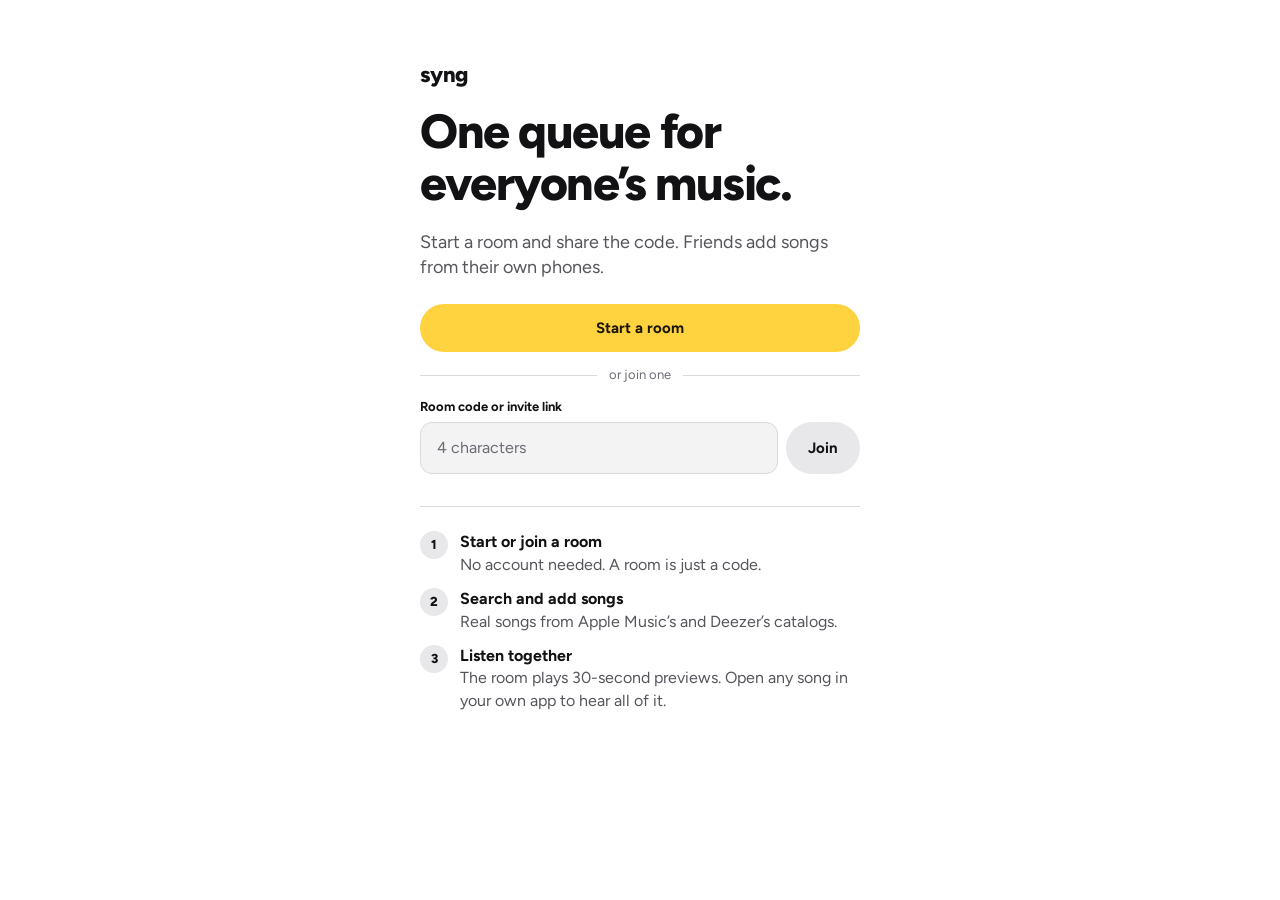
==== commit 429e3388: "Implement live rooms: Java room server, real search, Android host app Replace the sample-data protot" ====
--- a/web/index.html
+++ b/web/index.html
@@ -4,23 +4,12 @@
 <meta charset="utf-8">
 <meta name="viewport" content="width=device-width, initial-scale=1, viewport-fit=cover">
 <title>syng</title>
-<link rel="preconnect" href="https://fonts.googleapis.com">
-<link rel="preconnect" href="https://fonts.gstatic.com" crossorigin>
-<link rel="stylesheet" href="https://fonts.googleapis.com/css2?family=Figtree:wght@400..800&display=swap">
+<link rel="icon" href="data:,">
+<meta name="theme-color" content="#101011">
 <link rel="stylesheet" href="styles.css">
 </head>
 <body>
-<!-- app:start -->
-<nav class="proto" aria-label="Prototype view">
-  <span class="proto-label">Prototype</span>
-  <div class="proto-tabs">
-    <button type="button" data-proto="landing">Landing</button>
-    <button type="button" data-proto="room">Room</button>
-    <button type="button" data-proto="tv">Big screen</button>
-  </div>
-  <span class="proto-note">Sign-in and sound are simulated. Skip, pause and remove rules are placeholders.</span>
-</nav>
-
+<div id="banner" class="banner" role="status" hidden></div>
 <div id="app"></div>
 
 <dialog id="search-sheet" class="sheet sheet-tall" aria-labelledby="search-title">
@@ -33,7 +22,7 @@
       <input id="search-input" type="search" inputmode="search" enterkeyhint="search" autocomplete="off"
              spellcheck="false" placeholder="Songs or artists">
     </div>
-    <div class="chips" id="scope-chips" role="group" aria-label="Where to search"></div>
+    <div class="chips" id="scope-chips" role="group" aria-label="Which catalog to search"></div>
   </form>
   <p class="sheet-note" id="search-note"></p>
   <ul class="list results" id="results" aria-live="polite"></ul>
@@ -56,7 +45,7 @@
 </dialog>
 
 <div id="toast" class="toast" role="status" aria-live="polite" hidden></div>
-<!-- app:end -->
+<audio id="player" preload="auto"></audio>
 <script src="vendor/qrcode.js"></script>
 <script src="app.js"></script>
 </body>
--- a/web/styles.css
+++ b/web/styles.css
@@ -1,6 +1,12 @@
 /* syng. A shared queue in the visual language of mainstream streaming apps:
    neutral ground, two raised layers, one yellow accent used only as a fill,
    list rows, pill buttons, filter chips. Phone first; two columns on desktop. */
+
+/* Figtree, self-hosted so the app works offline (SIL Open Font License). */
+/* font:start */
+@font-face { font-family: "Figtree"; font-style: normal; font-weight: 300 900; font-display: swap; src: url("fonts/figtree-latin-ext-wght-normal.woff2") format("woff2"); unicode-range: U+0100-02BA, U+02BD-02C5, U+02C7-02CC, U+02CE-02D7, U+02DD-02FF, U+0304, U+0308, U+0329, U+1D00-1DBF, U+1E00-1E9F, U+1EF2-1EFF, U+2020, U+20A0-20AB, U+20AD-20C0, U+2113, U+2C60-2C7F, U+A720-A7FF; }
+@font-face { font-family: "Figtree"; font-style: normal; font-weight: 300 900; font-display: swap; src: url("fonts/figtree-latin-wght-normal.woff2") format("woff2"); unicode-range: U+0000-00FF, U+0131, U+0152-0153, U+02BB-02BC, U+02C6, U+02DA, U+02DC, U+0304, U+0308, U+0329, U+2000-206F, U+20AC, U+2122, U+2191, U+2193, U+2212, U+2215, U+FEFF, U+FFFD; }
+/* font:end */
 
 :root {
   /* ground and layers (light) */
@@ -165,8 +171,9 @@
 .avatar-sm { width: 18px; height: 18px; font-size: .625rem; }
 .avatar-lg { width: 40px; height: 40px; font-size: var(--t-md); }
 
-.cover { flex: none; width: 52px; height: 52px; border-radius: var(--r-sm); overflow: hidden; background: var(--layer-2); }
+.cover { position: relative; flex: none; width: 52px; height: 52px; border-radius: var(--r-sm); overflow: hidden; background: var(--layer-2); }
 .cover svg { width: 100%; height: 100%; }
+.cover img { position: absolute; inset: 0; width: 100%; height: 100%; object-fit: cover; }
 
 .tag {
   display: inline-flex; align-items: center; padding: 2px 8px; border-radius: 999px;
@@ -185,27 +192,11 @@
 .eq.is-on i:nth-child(3) { animation-duration: .75s; animation-delay: -.5s; }
 @keyframes eq { from { transform: scaleY(.25); } to { transform: scaleY(1); } }
 
-/* ---------- prototype switcher (remove before launch) ---------- */
-
-.proto {
-  display: flex; flex-wrap: wrap; align-items: center; gap: 4px 12px;
-  padding: 6px var(--gutter); background: var(--layer-1); border-bottom: 1px solid var(--line);
-  font-size: var(--t-sm);
-}
-.proto-label, .proto-note { color: var(--text-3); }
-@media (max-width: 599px) { .proto-note { flex-basis: 100%; font-size: var(--t-xs); padding-bottom: 2px; } }
-.proto-tabs { display: flex; gap: 2px; }
-.proto-tabs button {
-  min-height: 36px; padding: 0 12px; border: 0; border-radius: 999px;
-  background: transparent; color: var(--text-2); font-weight: 700;
-}
-.proto-tabs button[aria-current="page"] { background: var(--text); color: var(--bg); }
-
 /* ---------- landing ---------- */
 
 .landing {
-  display: grid; gap: 40px; align-items: start;
-  max-width: 1040px; margin-inline: auto; padding: 28px var(--gutter) 56px;
+  display: grid; justify-content: center;
+  padding: 28px var(--gutter) 56px;
 }
 .landing-main { display: flex; flex-direction: column; gap: 20px; max-width: 440px; min-width: 0; }
 .landing h1 { font-size: var(--t-3xl); font-weight: 800; line-height: 1.08; letter-spacing: -.03em; text-wrap: balance; }
@@ -214,8 +205,8 @@
 .divider { display: flex; align-items: center; gap: 12px; color: var(--text-3); font-size: var(--t-sm); }
 .divider::before, .divider::after { content: ""; flex: 1; height: 1px; background: var(--line); }
 .join-row { display: grid; grid-template-columns: minmax(0, 1fr) auto; gap: 8px; }
-#join-code { font-weight: 700; letter-spacing: .14em; text-transform: uppercase; }
-#join-code::placeholder { letter-spacing: 0; font-weight: 400; text-transform: none; }
+#join-code { font-weight: 700; }
+#join-code::placeholder { font-weight: 400; }
 .steps { display: grid; gap: 12px; margin-top: 12px; padding-top: 24px; border-top: 1px solid var(--line); counter-reset: step; }
 .steps li { display: grid; grid-template-columns: 28px minmax(0, 1fr); gap: 12px; align-items: start; color: var(--text-2); }
 .steps li::before {
@@ -225,16 +216,12 @@
 }
 .steps b { display: block; color: var(--text); font-weight: 700; }
 
-.sample { display: none; }
 @media (min-width: 900px) {
-  .landing { grid-template-columns: minmax(0, 1fr) minmax(0, 400px); gap: 72px; padding-top: 64px; }
+  .landing { padding-top: 64px; }
   .landing h1 { font-size: 3rem; }
-  .sample {
-    display: grid; gap: 12px; padding: 20px; border-radius: var(--r-lg);
-    background: var(--layer-1); border: 1px solid var(--line);
-  }
-  .sample-caption { color: var(--text-3); font-size: var(--t-sm); }
-}
+}
+.loading { display: grid; place-items: center; min-height: 60vh; color: var(--text-3); }
+.notice { padding: 12px 16px; border-radius: var(--r-md); background: var(--layer-1); color: var(--text); font-size: var(--t-sm); font-weight: 600; }
 
 /* ---------- setup (name + music app) ---------- */
 
@@ -260,8 +247,8 @@
   border: 2px solid var(--text-3); color: transparent;
 }
 .option-mark svg { width: 14px; height: 14px; }
-.option:has(input:checked) { background: var(--layer-2); }
-.option:has(input:checked) .option-mark { background: var(--accent); border-color: var(--accent); color: var(--on-accent); }
+.option.is-checked { background: var(--layer-2); }
+.option.is-checked .option-mark { background: var(--accent); border-color: var(--accent); color: var(--on-accent); }
 .option:has(input:focus-visible) { outline: 2px solid var(--text); outline-offset: -2px; }
 .option small { display: block; color: var(--text-3); font-size: var(--t-sm); font-weight: 400; }
 .setup-foot { display: grid; gap: 10px; }
@@ -297,7 +284,7 @@
 .room-col { display: grid; gap: 12px; align-content: start; min-width: 0; }
 
 
-.now { display: grid; gap: 14px; padding: 14px; border-radius: var(--r-lg); background: color-mix(in oklab, var(--tint, var(--layer-1)) 18%, var(--layer-1)); }
+.now { display: grid; gap: 14px; padding: 14px; border-radius: var(--r-lg); background: var(--layer-1); background: color-mix(in oklab, var(--tint, var(--layer-1)) 18%, var(--layer-1)); }
 .now-top { display: grid; grid-template-columns: auto minmax(0, 1fr); gap: 14px; align-items: center; }
 .now .cover { width: 72px; height: 72px; border-radius: var(--r-md); }
 .now-title { font-size: var(--t-xl); font-weight: 800; line-height: 1.15; letter-spacing: -.02em; overflow-wrap: anywhere; }
@@ -311,9 +298,9 @@
 .progress-fill { height: 100%; background: var(--text); transform-origin: left center; transform: scaleX(0); transition: transform 1s linear; }
 .progress-times { display: flex; justify-content: space-between; color: var(--text-3); font-size: var(--t-xs); }
 .now .progress-times { color: var(--text-2); }
-.now .progress-track { background: color-mix(in oklab, var(--text) 16%, transparent); }
+.now .progress-track { background: var(--layer-2); background: color-mix(in oklab, var(--text) 16%, transparent); }
 .now-actions { display: flex; flex-wrap: wrap; gap: 8px; }
-.now-actions .btn { background: color-mix(in oklab, var(--text) 12%, transparent); }
+.now-actions .btn { background: var(--layer-2); background: color-mix(in oklab, var(--text) 12%, transparent); }
 .now-actions .btn:hover:not(:disabled) { background: color-mix(in oklab, var(--text) 20%, transparent); }
 
 .empty { display: grid; gap: 4px; justify-items: start; padding: 20px 16px; border-radius: var(--r-lg); background: var(--layer-1); color: var(--text-2); }
@@ -467,10 +454,20 @@
 .sheet-actions { display: grid; gap: 8px; }
 #service-form { display: grid; gap: 16px; }
 .btn-danger-text { color: var(--danger); }
+.invite-help { color: var(--text-2); font-size: var(--t-sm); }
+.invite-link { color: var(--text); font-weight: 700; overflow-wrap: anywhere; user-select: all; -webkit-user-select: all; }
+.sheet-section .notice { background: var(--layer-2); }
+.person-name .tag { font-weight: 700; }
+
+/* shown while the live connection to the room is down */
+.banner {
+  position: sticky; top: env(safe-area-inset-top, 0px); z-index: 30;
+  padding: 8px var(--gutter); background: var(--text); color: var(--bg);
+  font-size: var(--t-sm); font-weight: 700; text-align: center;
+}
 
 /* ---------- big screen ---------- */
 
-.is-tv .proto { display: none; }
 .tv { min-height: 100vh; min-height: 100dvh; background: var(--bg); color: var(--text); padding: clamp(16px, 3vw, 48px); display: grid; gap: clamp(16px, 2.5vw, 40px); align-content: start; }
 .tv-top { display: flex; align-items: center; justify-content: space-between; gap: 16px; }
 .tv-top .wordmark { font-size: clamp(1.375rem, 2vw, 2rem); }
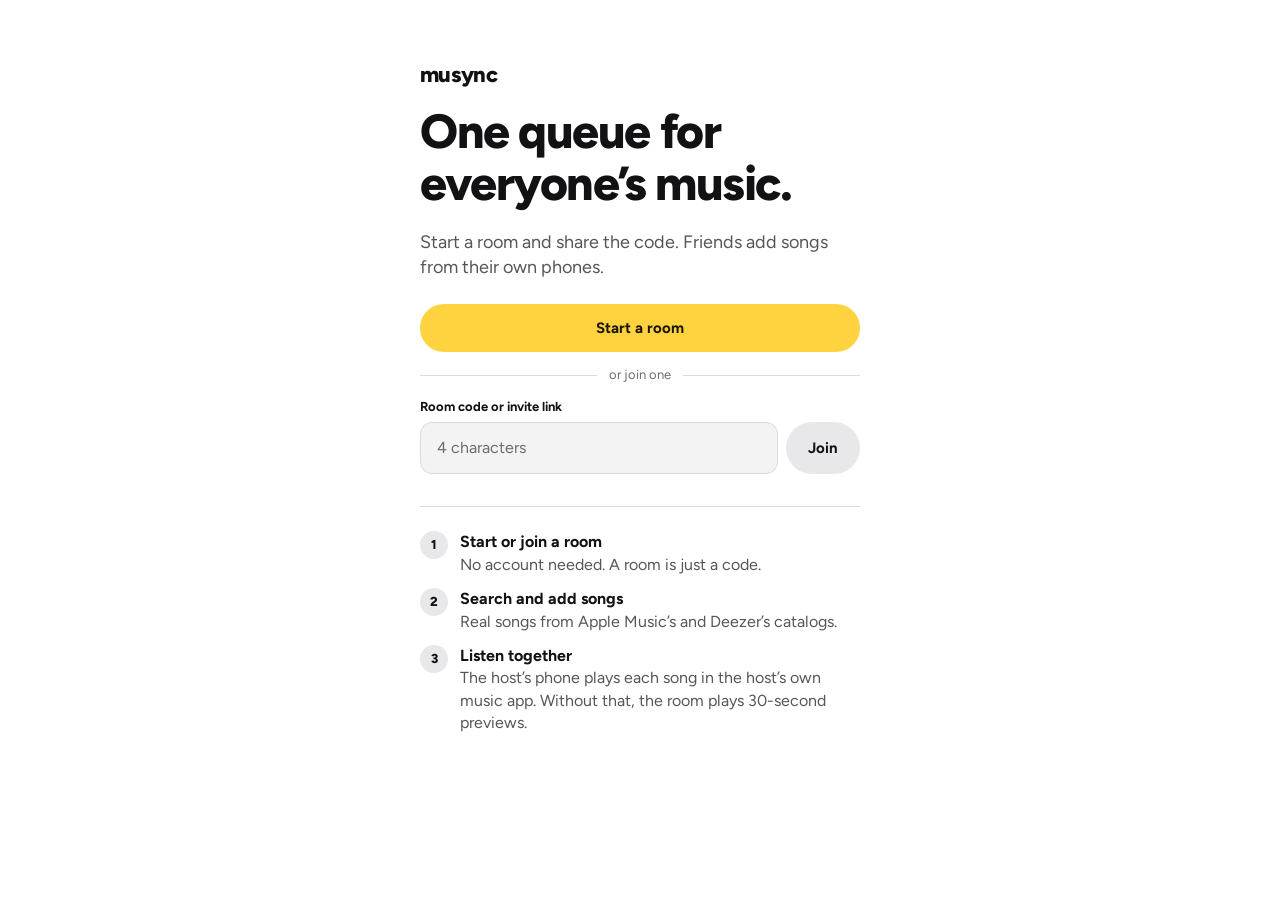
==== commit c6bec208: "Rename the app to musync Package app.syng becomes app.musync, so it installs as a new app. Version 0" ====
--- a/web/index.html
+++ b/web/index.html
@@ -3,7 +3,7 @@
 <head>
 <meta charset="utf-8">
 <meta name="viewport" content="width=device-width, initial-scale=1, viewport-fit=cover">
-<title>syng</title>
+<title>musync</title>
 <link rel="icon" href="data:,">
 <meta name="theme-color" content="#101011">
 <link rel="stylesheet" href="styles.css">
--- a/web/styles.css
+++ b/web/styles.css
@@ -1,4 +1,4 @@
-/* syng. A shared queue in the visual language of mainstream streaming apps:
+/* musync. A shared queue in the visual language of mainstream streaming apps:
    neutral ground, two raised layers, one yellow accent used only as a fill,
    list rows, pill buttons, filter chips. Phone first; two columns on desktop. */
 
@@ -303,6 +303,11 @@
 .now-actions .btn { background: var(--layer-2); background: color-mix(in oklab, var(--text) 12%, transparent); }
 .now-actions .btn:hover:not(:disabled) { background: color-mix(in oklab, var(--text) 20%, transparent); }
 
+.card { display: grid; gap: 10px; justify-items: start; padding: 16px; border-radius: var(--r-lg); background: var(--layer-1); color: var(--text-2); font-size: var(--t-sm); }
+.card b { color: var(--text); font-size: var(--t-base); font-weight: 800; }
+.card-help { color: var(--text-3); }
+.now-note { display: grid; gap: 8px; font-size: var(--t-sm); }
+.now-note p { color: var(--text); font-weight: 600; }
 .empty { display: grid; gap: 4px; justify-items: start; padding: 20px 16px; border-radius: var(--r-lg); background: var(--layer-1); color: var(--text-2); }
 .empty b { color: var(--text); font-size: var(--t-lg); font-weight: 800; }
 .empty .btn { margin-top: 10px; }
@@ -456,7 +461,12 @@
 .btn-danger-text { color: var(--danger); }
 .invite-help { color: var(--text-2); font-size: var(--t-sm); }
 .invite-link { color: var(--text); font-weight: 700; overflow-wrap: anywhere; user-select: all; -webkit-user-select: all; }
-.sheet-section .notice { background: var(--layer-2); }
+.sheet-section .notice { display: grid; gap: 8px; justify-items: start; background: var(--layer-2); font-weight: 400; }
+.sheet-section .notice b { font-size: var(--t-base); font-weight: 800; }
+.sheet-section .notice p { color: var(--text-2); }
+.address-form { display: grid; gap: 6px; }
+.address-form .field-label { margin-bottom: 0; }
+.qr[hidden] + div { grid-column: 1 / -1; }
 .person-name .tag { font-weight: 700; }
 
 /* shown while the live connection to the room is down */
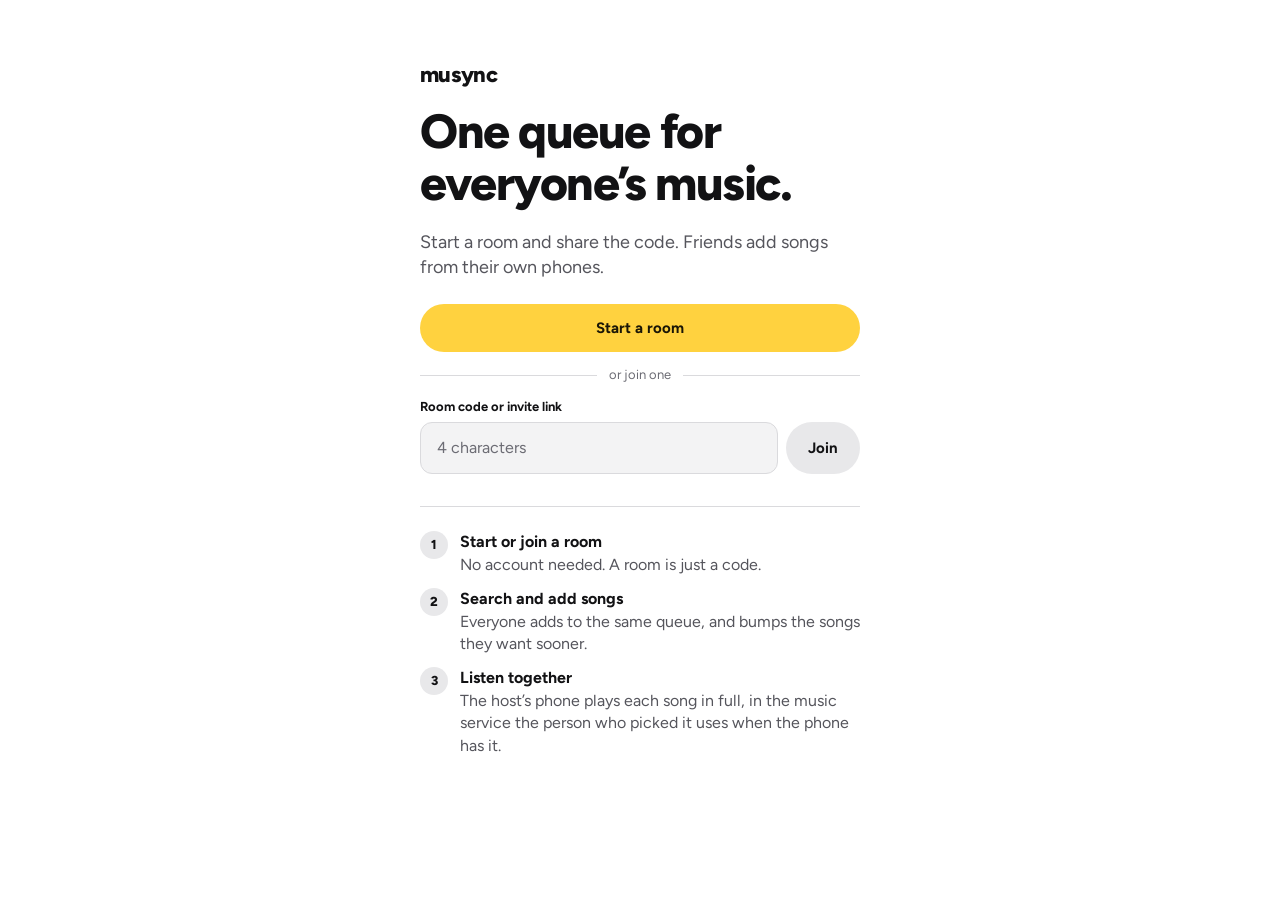
==== commit 300c23df: "0.7.0: add from your own playlists in the app; browser path for Android and iPhone - In the app, a p" ====
--- a/web/index.html
+++ b/web/index.html
@@ -4,7 +4,14 @@
 <meta charset="utf-8">
 <meta name="viewport" content="width=device-width, initial-scale=1, viewport-fit=cover">
 <title>musync</title>
-<link rel="icon" href="data:,">
+<link rel="icon" href="icons/icon-192.png">
+<!-- Lets a phone keep musync on its home screen: "Add to Home Screen" on iPhone, "Install" on Android. -->
+<link rel="manifest" href="manifest.webmanifest">
+<link rel="apple-touch-icon" href="icons/apple-touch-icon.png">
+<meta name="apple-mobile-web-app-capable" content="yes">
+<meta name="mobile-web-app-capable" content="yes">
+<meta name="apple-mobile-web-app-title" content="musync">
+<meta name="apple-mobile-web-app-status-bar-style" content="black-translucent">
 <meta name="theme-color" content="#101011">
 <link rel="stylesheet" href="styles.css">
 </head>
@@ -22,7 +29,8 @@
       <input id="search-input" type="search" inputmode="search" enterkeyhint="search" autocomplete="off"
              spellcheck="false" placeholder="Songs or artists">
     </div>
-    <div class="chips" id="scope-chips" role="group" aria-label="Which catalog to search"></div>
+    <div class="chips" id="scope-chips" role="group" aria-label="Which service plays the song" hidden></div>
+    <div class="library-row" id="library-row" hidden></div>
   </form>
   <p class="sheet-note" id="search-note"></p>
   <ul class="list results" id="results" aria-live="polite"></ul>
--- a/web/styles.css
+++ b/web/styles.css
@@ -296,16 +296,59 @@
 .progress { display: grid; gap: 6px; }
 .progress-track { height: 4px; border-radius: 999px; background: var(--layer-2); overflow: hidden; }
 .progress-fill { height: 100%; background: var(--text); transform-origin: left center; transform: scaleX(0); transition: transform 1s linear; }
-.progress-times { display: flex; justify-content: space-between; color: var(--text-3); font-size: var(--t-xs); }
+.progress-times { display: flex; justify-content: space-between; min-height: 1.4em; color: var(--text-3); font-size: var(--t-xs); }
+.progress-bar { position: relative; display: grid; align-items: center; }
+
+/* The host's handle for moving through the song. The visible track stays 4px;
+   the control over it is 28px tall so a thumb can find it. */
+.progress.has-scrub .progress-bar { height: 28px; margin: -12px 0; }
+.progress.has-scrub .progress-fill { transition-duration: .5s; }
+.scrub {
+  --thumb: 16px;
+  position: absolute; top: 0; left: calc(var(--thumb) / -2); width: calc(100% + var(--thumb)); height: 100%;
+  margin: 0; padding: 0; border: 0; background: transparent; cursor: pointer; touch-action: pan-y;
+  -webkit-appearance: none; appearance: none; outline: none;
+}
+.scrub::-webkit-slider-runnable-track { height: 28px; background: transparent; }
+.scrub::-moz-range-track { height: 28px; background: transparent; }
+.scrub::-webkit-slider-thumb {
+  -webkit-appearance: none; appearance: none; width: var(--thumb); height: var(--thumb); margin-top: 6px;
+  border: 0; border-radius: 50%; background: var(--text); box-shadow: 0 1px 4px rgb(0 0 0 / .45);
+  transition: transform .15s var(--ease);
+}
+.scrub::-moz-range-thumb {
+  width: var(--thumb); height: var(--thumb); border: 0; border-radius: 50%; background: var(--text);
+  box-shadow: 0 1px 4px rgb(0 0 0 / .45); transition: transform .15s var(--ease);
+}
+.scrub:active::-webkit-slider-thumb { transform: scale(1.3); }
+.scrub:active::-moz-range-thumb { transform: scale(1.3); }
+.scrub:focus-visible::-webkit-slider-thumb { box-shadow: 0 0 0 3px var(--bg), 0 0 0 5px var(--accent); }
+.scrub:focus-visible::-moz-range-thumb { box-shadow: 0 0 0 3px var(--bg), 0 0 0 5px var(--accent); }
+
+/* A song that has been asked for but is not audible yet: the bar moves without claiming a position. */
+.progress.is-starting .progress-track { position: relative; }
+.progress.is-starting .progress-track::after {
+  content: ""; position: absolute; inset: 0; width: 35%; border-radius: inherit;
+  background: var(--text-2); animation: starting 1.3s var(--ease) infinite;
+}
+@keyframes starting { from { transform: translateX(-100%); } to { transform: translateX(290%); } }
 .now .progress-times { color: var(--text-2); }
 .now .progress-track { background: var(--layer-2); background: color-mix(in oklab, var(--text) 16%, transparent); }
 .now-actions { display: flex; flex-wrap: wrap; gap: 8px; }
-.now-actions .btn { background: var(--layer-2); background: color-mix(in oklab, var(--text) 12%, transparent); }
-.now-actions .btn:hover:not(:disabled) { background: color-mix(in oklab, var(--text) 20%, transparent); }
+/* Primary buttons keep the accent fill; only the quiet ones take the tinted surface. */
+.now-actions .btn:not(.btn-primary) { background: var(--layer-2); background: color-mix(in oklab, var(--text) 12%, transparent); }
+.now-actions .btn:not(.btn-primary):hover:not(:disabled) { background: color-mix(in oklab, var(--text) 20%, transparent); }
 
 .card { display: grid; gap: 10px; justify-items: start; padding: 16px; border-radius: var(--r-lg); background: var(--layer-1); color: var(--text-2); font-size: var(--t-sm); }
 .card b { color: var(--text); font-size: var(--t-base); font-weight: 800; }
 .card-help { color: var(--text-3); }
+[data-slot="after"] .card { margin-top: 12px; }
+.card-step { margin-bottom: 12px; padding: 18px; gap: 12px; font-size: var(--t-base); }
+.card-step > b { font-size: var(--t-lg, 1.25rem); }
+.card-step .card-help { font-size: var(--t-sm); }
+.howto { margin: 0; padding-left: 1.4em; display: grid; gap: 6px; color: var(--text); list-style: decimal; }
+.howto li { display: list-item; }
+.howto b { display: inline; font-size: inherit; }
 .now-note { display: grid; gap: 8px; font-size: var(--t-sm); }
 .now-note p { color: var(--text); font-weight: 600; }
 .empty { display: grid; gap: 4px; justify-items: start; padding: 20px 16px; border-radius: var(--r-lg); background: var(--layer-1); color: var(--text-2); }
@@ -460,6 +503,13 @@
 #service-form { display: grid; gap: 16px; }
 .btn-danger-text { color: var(--danger); }
 .invite-help { color: var(--text-2); font-size: var(--t-sm); }
+.service { display: grid; grid-template-columns: minmax(0, 1fr) auto; align-items: center; gap: 12px; min-height: 56px; padding: 4px 0; }
+.service-name { display: block; font-weight: 700; }
+.service-state { display: block; color: var(--text-2); font-size: var(--t-sm); }
+.library-row { grid-column: 1 / -1; display: flex; flex-wrap: wrap; align-items: center; gap: 8px; margin-right: 8px; }
+.library-row .chips-label { flex: 1 1 100%; }
+.library-row a.btn { text-decoration: none; }
+.chips-label { flex: none; align-self: center; color: var(--text-2); font-size: var(--t-sm); font-weight: 600; }
 .invite-link { color: var(--text); font-weight: 700; overflow-wrap: anywhere; user-select: all; -webkit-user-select: all; }
 .sheet-section .notice { display: grid; gap: 8px; justify-items: start; background: var(--layer-2); font-weight: 400; }
 .sheet-section .notice b { font-size: var(--t-base); font-weight: 800; }
